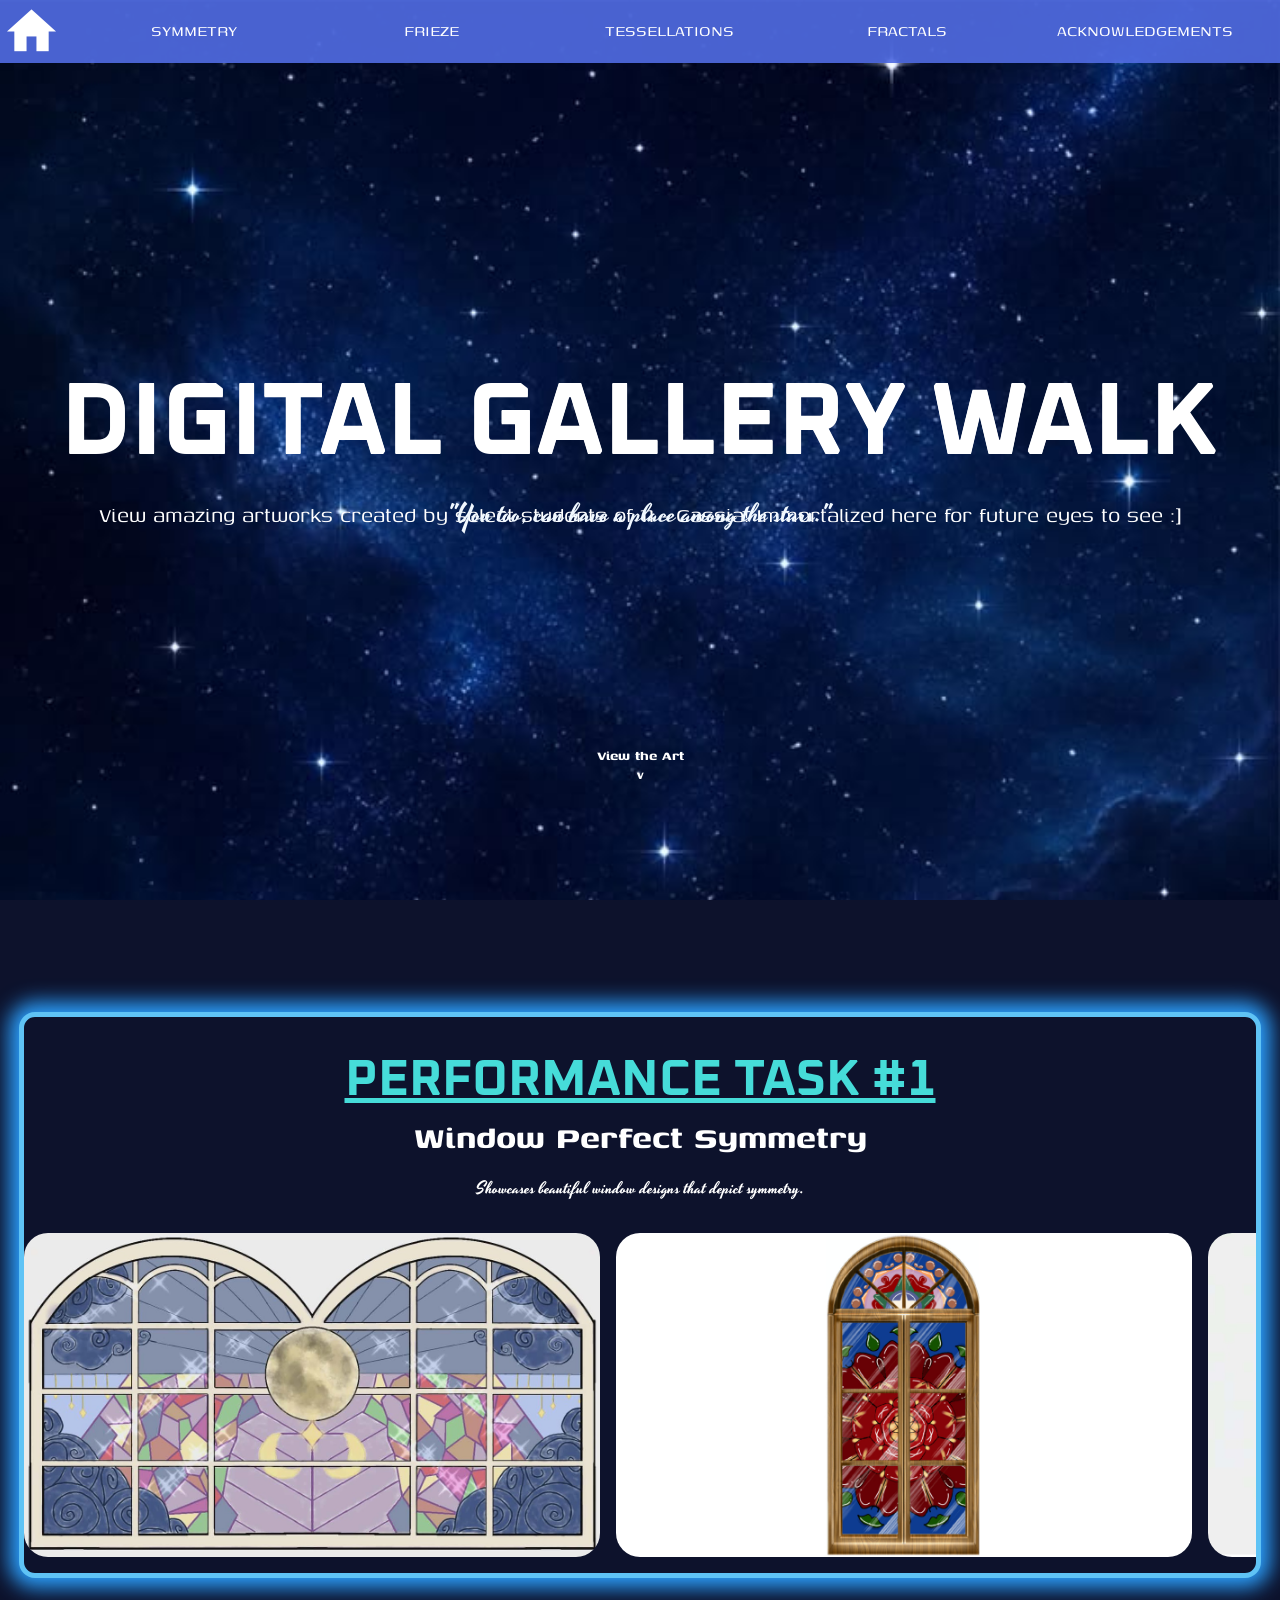
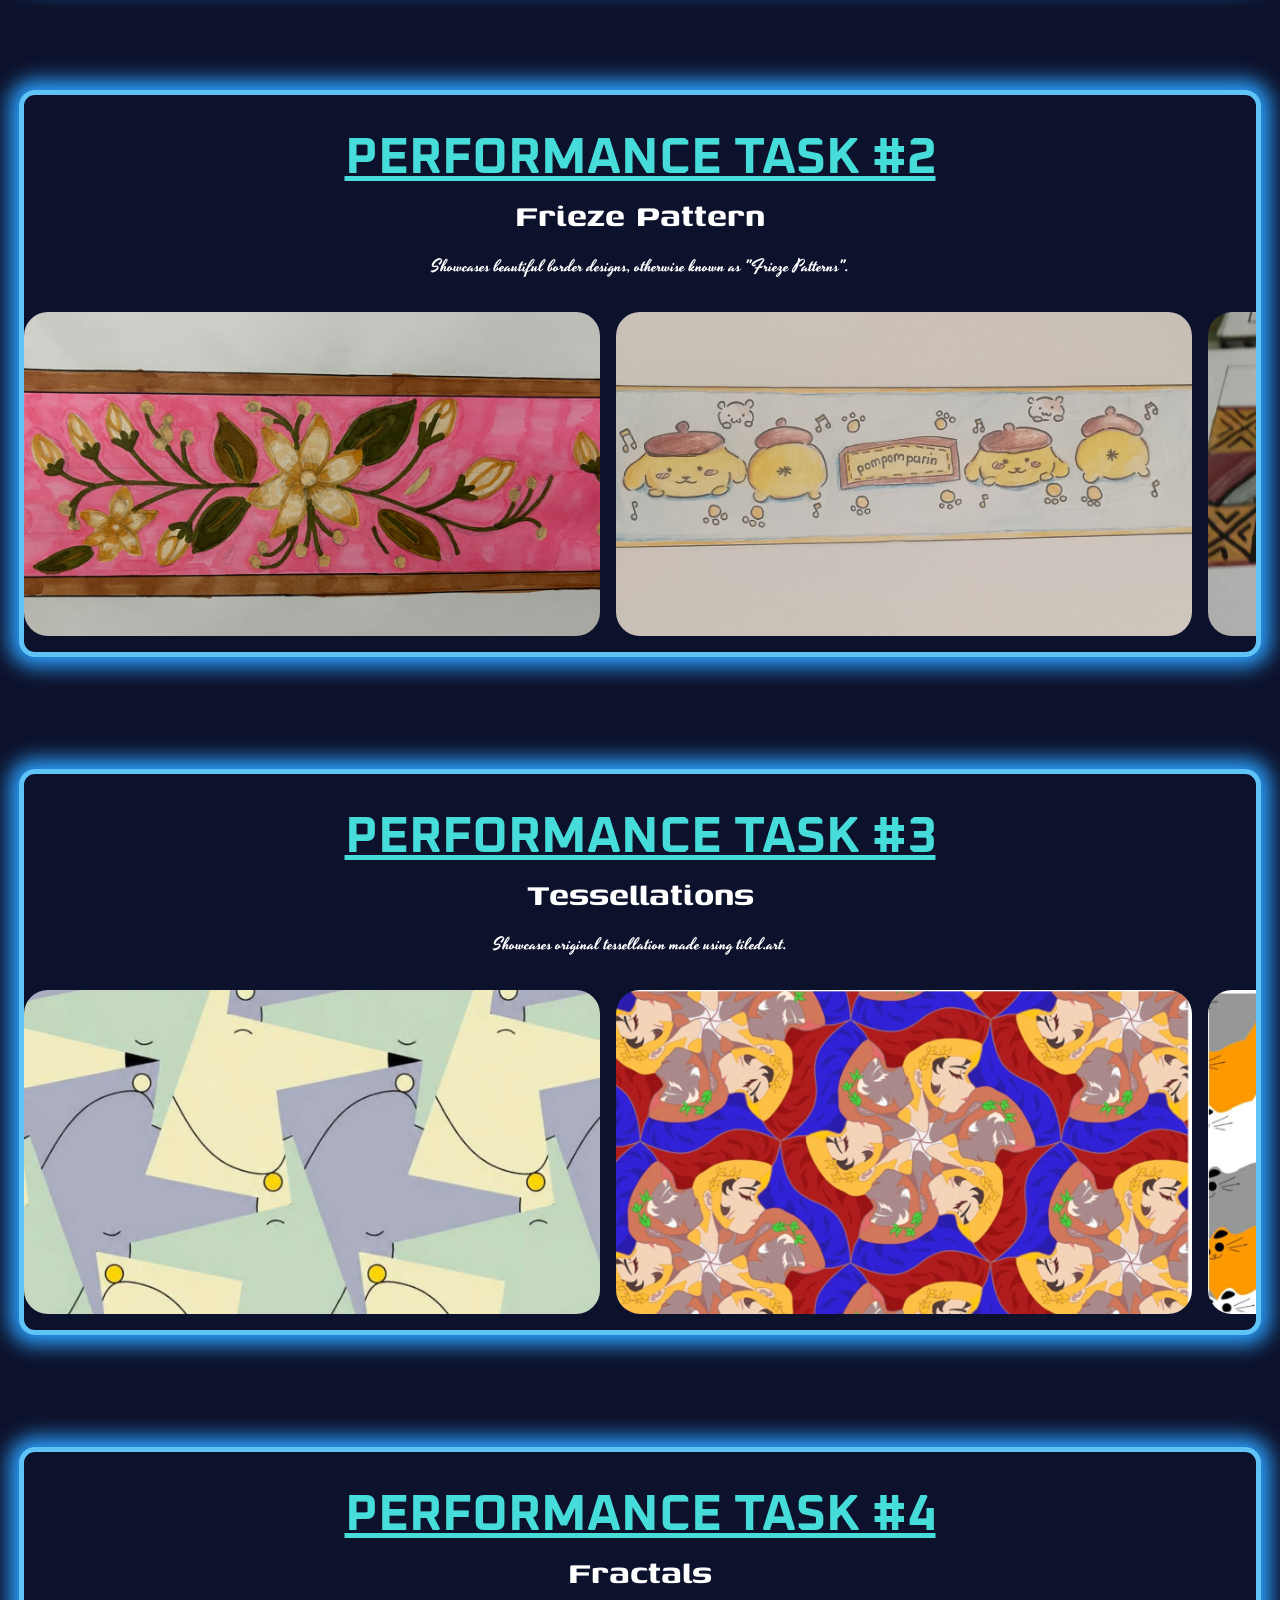
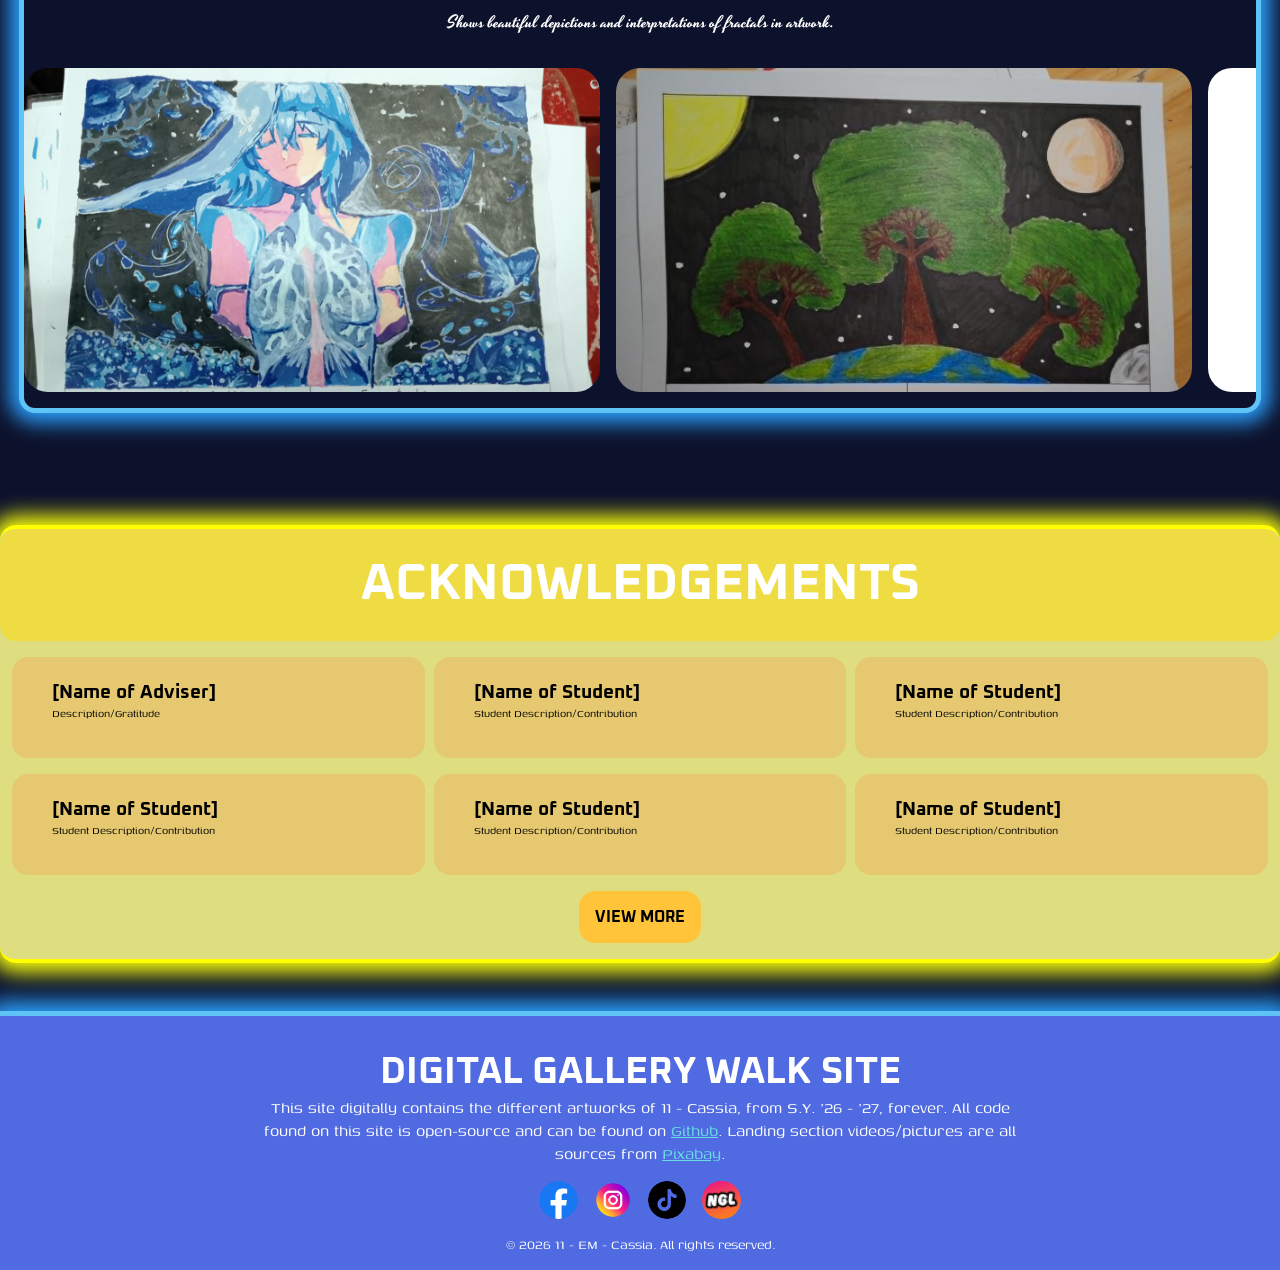
==== index.html @ 1e7bbd4e "Initial commit" ====
<!--
The Digital Gallery Walk Site is a website which can display several downloadable artworks based on previously-set categories. 
Copyright (C) 2026 11-Cassia

This program is free software: you can redistribute it and/or modify
it under the terms of the GNU General Public License as published by
the Free Software Foundation, either version 3 of the License, or
(at your option) any later version.

This program is distributed in the hope that it will be useful,
but WITHOUT ANY WARRANTY; without even the implied warranty of
MERCHANTABILITY or FITNESS FOR A PARTICULAR PURPOSE.  See the
GNU General Public License for more details.

You should have received a copy of the GNU General Public License
along with this program.  If not, see <https://www.gnu.org/licenses/>.
-->

<!DOCTYPE html>
<html>
    <head>
        <title> Digital Gallery Walk </title>
        <link rel="icon" type="image/x-icon" href="./assets/favi.ico">

        <meta charset="UTF-8"/>
        <meta name="viewport" content="width=device-width, initial-scale=1.0"/>
        <meta 
            name="description"
            content="Digital Gallery Walk | A permanent version of the Gallery Walk containing different
            chosen artworks created for the Finite Mathematics subject, made by members of this class."
        />
        <meta name="author" content="Jhazmine Audrey Perez"/>

        <!-- Open Graph Tags-->
        <meta property="og:title" content="Digital Gallery Walk | Cassia"/>
        <meta
            property="og:description"
            content="Digital Gallery Walk | A permanent version of the Finite Mathematics
            Gallery Walk project of Cassia."
        /> 
        <meta property="og:url" content="https://jhazmineaudrey.github.io/Digital-Gallery-Walk-Site/"/> 

        <meta property="og:image" content="https://jhazmineaudrey.github.io/Digital-Gallery-Walk-Site/"/>
        <meta property="og:image:width" content="1200" />
        <meta property="og:image:height" content="630" />

        <meta property="og:type" content="Website"/>

        <!-- External Links -->
        <link rel="stylesheet" href="./css/styles.css"/>
        <script src="./js/app.js" defer></script>

        <link href="https://fonts.googleapis.com/icon?family=Material+Icons|Material+Icons+Outlined|Material+Icons+Round|Material+Icons+Sharp|Material+Icons+Two+Tone" rel="stylesheet"/>
        <link rel="preconnect" href="https://fonts.googleapis.com">
        <link rel="preconnect" href="https://fonts.gstatic.com" crossorigin>
        <link href="https://fonts.googleapis.com/css2?family=Genos:ital,wght@0,100..900;1,100..900&family=Oxanium:wght@200..800&family=Yesteryear&display=swap" rel="stylesheet">
    </head>
    <body>
        <div id="WEBSITE-LANDING-CONT" class="active">
            <video autoplay muted loop id="LANDING-PAGE-VIDEO" class="landing">
                <source src="./assets/landing-bg.mp4"/>
            </video>
            <div id="LANDING-PAGE-ANIM" class="landing">
                <p id="LANDING-PAGE-INTRO"> 11 - CASSIA presents... </p>
                <h1><span>DIGITAL</span> <span>GALLERY</span> <span>WALK</span></h1>
                <p> "You too, can have a place among the stars."</p>
                <button id="LANDING-PAGE-BUTTON">
                    View the Art
                    <br> v
                </button>
            </div>
        </div>
        <div id="ZOOMED-IN-CONTAINER">
            <div id="ZOOM-IMG-CONT">
                <img id="ZOOM-IMG"/>
                <button id="ZOOM-CONT-CLOSE"></button>
                <a id="ZOOM-CONT-DOWNLOAD" download></a>
            </div>
        </div>
        <header>
            <div id="MOB-NAV">
                <a id="HOME" href=""></a>
                <input type="checkbox" id="HAMBURGER"/>
                <label for="HAMBURGER"></label>
            </div>
            <nav>
                <ul id="MENU">
                    <li class="item"><a href="#PT1">SYMMETRY</a></li>
                    <li class="item"><a href="#PT2">FRIEZE</a></li>
                    <li class="item"><a href="#PT3">TESSELLATIONS</a></li>
                    <li class="item"><a href="#PT4">FRACTALS</a></li>
                    <li class="item"><a href="#MAIN-ACKNOWLEDGEMENTS" id="ACKNOWLEDGEMENTS-LINK">ACKNOWLEDGEMENTS</a></li>
                </ul>
            </nav>
        </header>
        <main>
            <section id="LANDING">
                <h1>DIGITAL GALLERY WALK</h1>
                <p id="LANDING-ABOUT">View amazing artworks created by select students of 11 - Cassia! Immortalized here for future eyes to see :]</p>
            </section>

            <section class="PTs" id="PT1">
                <h2><a class="section-title" href="./pages/symmetry.html">PERFORMANCE TASK #1</a></h2>
                <p class="pt-title"><strong> Window Perfect Symmetry </strong></p>
                <p class="section-desc"> Showcases beautiful window designs that depict symmetry. </p>
                <div class="carousel">
                    <div class="group">
                        <article class="artwork-card">
                            <img src="./assets/Window1.jpg"/>
                            <div class="card-overlay"><strong>[Artist Name]</strong></div>
                        </article>
                        <article class="artwork-card">
                            <img src="./assets/Window2.jpg"/>
                            <div class="card-overlay"><strong>[Artist Name]</strong></div>
                        </article>
                        <article class="artwork-card">
                            <img src="./assets/Window3.jpg" />
                            <div class="card-overlay"><strong>[Artist Name]</strong></div>
                        </article>
                        <article class="artwork-card">
                            <img src="./assets/Window4.jpg"/>
                            <div class="card-overlay"><strong>[Artist Name]</strong></div>
                        </article>
                        <article class="artwork-card">
                            <img src="./assets/Window5.png"/>
                            <div class="card-overlay"><strong>[Artist Name]</strong></div>
                        </article>
                    </div>
                    <div class="group">
                        <article class="artwork-card">
                            <img src="./assets/Window1.jpg"/>
                            <div class="card-overlay"><strong>[Artist Name]</strong></div>
                        </article>
                        <article class="artwork-card">
                            <img src="./assets/Window2.jpg"/>
                            <div class="card-overlay"><strong>[Artist Name]</strong></div>
                        </article>
                        <article class="artwork-card">
                            <img src="./assets/Window3.jpg" />
                            <div class="card-overlay"><strong>[Artist Name]</strong></div>
                        </article>
                        <article class="artwork-card">
                            <img src="./assets/Window4.jpg"/>
                            <div class="card-overlay"><strong>[Artist Name]</strong></div>
                        </article>
                        <article class="artwork-card">
                            <img src="./assets/Window5.png"/>
                            <div class="card-overlay"><strong>[Artist Name]</strong></div>
                        </article>
                    </div>
                </div>
            </section>

            <section class="PTs" id="PT2">
                <h2><a class="section-title" href="./pages/frieze.html">PERFORMANCE TASK #2</a></h2>
                <p class="pt-title"><strong> Frieze Pattern </strong></p>
                <p class="section-desc"> Showcases beautiful border designs, otherwise known as "Frieze Patterns".</p>
                <div class="carousel">
                    <div class="group">
                        <article class="artwork-card">
                            <img src="./assets/Frieze1.jpg"/>
                            <div class="card-overlay"><strong>[Artist Name]</strong></div>
                        </article>
                        <article class="artwork-card">
                            <img src="./assets/Frieze2.jpg"/>
                            <div class="card-overlay"><strong>[Artist Name]</strong></div>
                        </article>
                        <article class="artwork-card">
                            <img src="./assets/Freize3.jpg"/>
                            <div class="card-overlay"><strong>[Artist Name]</strong></div>
                        </article>
                        <article class="artwork-card">
                            <img src="./assets/Frieze4.jpg"/>
                            <div class="card-overlay"><strong>[Artist Name]</strong></div>
                        </article>
                        <article class="artwork-card">
                            <img src="./assets/Frieze5.jpg"/>
                            <div class="card-overlay"><strong>[Artist Name]</strong></div>
                        </article>
                    </div>
                    <div class="group">
                        <article class="artwork-card">
                            <img src="./assets/Frieze1.jpg"/>
                            <div class="card-overlay"><strong>[Artist Name]</strong></div>
                        </article>
                        <article class="artwork-card">
                            <img src="./assets/Frieze2.jpg"/>
                            <div class="card-overlay"><strong>[Artist Name]</strong></div>
                        </article>
                        <article class="artwork-card">
                            <img src="./assets/Freize3.jpg"/>
                            <div class="card-overlay"><strong>[Artist Name]</strong></div>
                        </article>
                        <article class="artwork-card">
                            <img src="./assets/Frieze4.jpg"/>
                            <div class="card-overlay"><strong>[Artist Name]</strong></div>
                        </article>
                        <article class="artwork-card">
                            <img src="./assets/Frieze5.jpg"/>
                            <div class="card-overlay"><strong>[Artist Name]</strong></div>
                        </article>
                    </div>
                </div>
            </section>

            <section class="PTs" id="PT3">
                <h2><a class="section-title" href="./pages/tessellation.html">PERFORMANCE TASK #3</a></h2>
                <p class="pt-title"><strong> Tessellations </strong></p>
                <p class="section-desc">Showcases original tessellation made using tiled.art.</p>
                <div class="carousel">
                    <div class="group">
                        <article class="artwork-card">
                            <img src="./assets/Tessellation1.jpg"/>
                            <div class="card-overlay"><strong>[Artist Name]</strong></div>
                        </article>
                        <article class="artwork-card">
                            <img src="./assets/Tessellation2.jpg"/>
                            <div class="card-overlay"><strong>[Artist Name]</strong></div>
                        </article>
                        <article class="artwork-card">
                            <img src="./assets/Tessellation3.jpg"/>
                            <div class="card-overlay"><strong>[Artist Name]</strong></div>
                        </article>
                        <article class="artwork-card">
                            <img src="./assets/Tessellation4.jpg"/>
                            <div class="card-overlay"><strong>[Artist Name]</strong></div>
                        </article>
                        <article class="artwork-card">
                            <img src="./assets/Tessellation5.jpg"/>
                            <div class="card-overlay"><strong>[Artist Name]</strong></div>
                        </article>
                    </div>
                    <div class="group">
                        <article class="artwork-card">
                            <img src="./assets/Tessellation1.jpg"/>
                            <div class="card-overlay"><strong>[Artist Name]</strong></div>
                        </article>
                        <article class="artwork-card">
                            <img src="./assets/Tessellation2.jpg"/>
                            <div class="card-overlay"><strong>[Artist Name]</strong></div>
                        </article>
                        <article class="artwork-card">
                            <img src="./assets/Tessellation3.jpg"/>
                            <div class="card-overlay"><strong>[Artist Name]</strong></div>
                        </article>
                        <article class="artwork-card">
                            <img src="./assets/Tessellation4.jpg"/>
                            <div class="card-overlay"><strong>[Artist Name]</strong></div>
                        </article>
                        <article class="artwork-card">
                            <img src="./assets/Tessellation5.jpg"/>
                            <div class="card-overlay"><strong>[Artist Name]</strong></div>
                        </article>
                    </div>
                </div>
            </section>

            <section class="PTs" id="PT4">
                <h2><a class="section-title" href="./pages/fractal.html">PERFORMANCE TASK #4</a></h2>
                <p class="pt-title"><strong> Fractals </strong></p>
                <p class="section-desc">Shows beautiful depictions and interpretations of fractals in artwork.</p>
                <div class="carousel">
                    <div class="group">
                        <article class="artwork-card">
                            <img src="./assets/Fractal1.jpg"/>
                            <div class="card-overlay"><strong>[Artist Name]</strong></div>
                        </article>
                        <article class="artwork-card">
                            <img src="./assets/Fractal2.jpg"/>
                            <div class="card-overlay"><strong>[Artist Name]</strong></div>
                        </article>
                        <article class="artwork-card">
                            <img src="./assets/Fractal3.png"/>
                            <div class="card-overlay"><strong>[Artist Name]</strong></div>
                        </article>
                        <article class="artwork-card">
                            <img src="./assets/Fractal4.jpg"/>
                            <div class="card-overlay"><strong>[Artist Name]</strong></div>
                        </article>
                        <article class="artwork-card">
                            <img src="./assets/Fractal5.jpg"/>
                            <div class="card-overlay"><strong>[Artist Name]</strong></div>
                        </article>
                    </div>
                    <div class="group">
                        <article class="artwork-card">
                            <img src="./assets/Fractal1.jpg"/>
                            <div class="card-overlay"><strong>[Artist Name]</strong></div>
                        </article>
                        <article class="artwork-card">
                            <img src="./assets/Fractal2.jpg"/>
                            <div class="card-overlay"><strong>[Artist Name]</strong></div>
                        </article>
                        <article class="artwork-card">
                            <img src="./assets/Fractal3.png"/>
                            <div class="card-overlay"><strong>[Artist Name]</strong></div>
                        </article>
                        <article class="artwork-card">
                            <img src="./assets/Fractal4.jpg"/>
                            <div class="card-overlay"><strong>[Artist Name]</strong></div>
                        </article>
                        <article class="artwork-card">
                            <img src="./assets/Fractal5.jpg"/>
                            <div class="card-overlay"><strong>[Artist Name]</strong></div>
                        </article>
                    </div>
                </div>
            </section>

            <section id="MAIN-ACKNOWLEDGEMENTS">
                <h2> ACKNOWLEDGEMENTS </h2>
                
                <input type="checkbox" id="loadbtn"/>

                <div id="ACKNOWLEDGEMENTS-CONT">
                    <article class="acknowledgement-card" id="ADVISER">
                        <img/>
                        <div id="ACKNOWLEDGEMENTS-TEXT-BLOCK">
                            <strong> [Name of Adviser] </strong>
                            <p> Description/Gratitude</p>
                        </div>
                    </article>
                    <article class="acknowledgement-card">
                        <img/>
                        <div id="ACKNOWLEDGEMENTS-TEXT-BLOCK">
                            <strong> [Name of Student] </strong>
                            <p> Student Description/Contribution</p>
                        </div>
                    </article>
                    <article class="acknowledgement-card">
                        <img/>
                        <div id="ACKNOWLEDGEMENTS-TEXT-BLOCK">
                            <strong> [Name of Student] </strong>
                            <p> Student Description/Contribution</p>
                        </div>
                    </article>
                    <article class="acknowledgement-card">
                        <img/>
                        <div id="ACKNOWLEDGEMENTS-TEXT-BLOCK">
                            <strong> [Name of Student] </strong>
                            <p> Student Description/Contribution</p>
                        </div>
                    </article>
                    <article class="acknowledgement-card">
                        <img/>
                        <div id="ACKNOWLEDGEMENTS-TEXT-BLOCK">
                            <strong> [Name of Student] </strong>
                            <p> Student Description/Contribution</p>
                        </div>
                    </article>
                    <article class="acknowledgement-card">
                        <img/>
                        <div id="ACKNOWLEDGEMENTS-TEXT-BLOCK">
                            <strong> [Name of Student] </strong>
                            <p> Student Description/Contribution</p>
                        </div>
                    </article>
                    <article class="acknowledgement-card">
                        <img/>
                        <div id="ACKNOWLEDGEMENTS-TEXT-BLOCK">
                            <strong> [Name of Student] </strong>
                            <p> Student Description/Contribution</p>
                        </div>
                    </article>
                    <article class="acknowledgement-card">
                        <img/>
                        <div id="ACKNOWLEDGEMENTS-TEXT-BLOCK">
                            <strong> [Name of Student] </strong>
                            <p> Student Description/Contribution</p>
                        </div>
                    </article>
                    <article class="acknowledgement-card">
                        <img/>
                        <div id="ACKNOWLEDGEMENTS-TEXT-BLOCK">
                            <strong> [Name of Student] </strong>
                            <p> Student Description/Contribution</p>
                        </div>
                    </article>
                    <article class="acknowledgement-card">
                        <img/>
                        <div id="ACKNOWLEDGEMENTS-TEXT-BLOCK">
                            <strong> [Name of Student] </strong>
                            <p> Student Description/Contribution</p>
                        </div>
                    </article>
                    <article class="acknowledgement-card">
                        <img/>
                        <div id="ACKNOWLEDGEMENTS-TEXT-BLOCK">
                            <strong> [Name of Student] </strong>
                            <p> Student Description/Contribution</p>
                        </div>
                    </article>
                    <article class="acknowledgement-card">
                        <img/>
                        <div id="ACKNOWLEDGEMENTS-TEXT-BLOCK">
                            <strong> [Name of Student] </strong>
                            <p> Student Description/Contribution</p>
                        </div>
                    </article>
                    <article class="acknowledgement-card">
                        <img/>
                        <div id="ACKNOWLEDGEMENTS-TEXT-BLOCK">
                            <strong> [Name of Student] </strong>
                            <p> Student Description/Contribution</p>
                        </div>
                    </article>
                    <article class="acknowledgement-card">
                        <img/>
                        <div id="ACKNOWLEDGEMENTS-TEXT-BLOCK">
                            <strong> [Name of Student] </strong>
                            <p> Student Description/Contribution</p>
                        </div>
                    </article>
                    <article class="acknowledgement-card">
                        <img/>
                        <div id="ACKNOWLEDGEMENTS-TEXT-BLOCK">
                            <strong> [Name of Student] </strong>
                            <p> Student Description/Contribution</p>
                        </div>
                    </article>
                    <article class="acknowledgement-card">
                        <img/>
                        <div id="ACKNOWLEDGEMENTS-TEXT-BLOCK">
                            <strong> [Name of Student] </strong>
                            <p> Student Description/Contribution</p>
                        </div>
                    </article>
                    <article class="acknowledgement-card">
                        <img/>
                        <div id="ACKNOWLEDGEMENTS-TEXT-BLOCK">
                            <strong> [Name of Student] </strong>
                            <p> Student Description/Contribution</p>
                        </div>
                    </article>
                    <article class="acknowledgement-card">
                        <img/>
                        <div id="ACKNOWLEDGEMENTS-TEXT-BLOCK">
                            <strong> [Name of Student] </strong>
                            <p> Student Description/Contribution</p>
                        </div>
                    </article>
                    <article class="acknowledgement-card">
                        <img/>
                        <div id="ACKNOWLEDGEMENTS-TEXT-BLOCK">
                            <strong> [Name of Student] </strong>
                            <p> Student Description/Contribution</p>
                        </div>
                    </article>
                    <article class="acknowledgement-card">
                        <img/>
                        <div id="ACKNOWLEDGEMENTS-TEXT-BLOCK">
                            <strong> [Name of Student] </strong>
                            <p> Student Description/Contribution</p>
                        </div>
                    </article>
                    <article class="acknowledgement-card">
                        <img/>
                        <div id="ACKNOWLEDGEMENTS-TEXT-BLOCK">
                            <strong> [Name of Student] </strong>
                            <p> Student Description/Contribution</p>
                        </div>
                    </article>
                    <article class="acknowledgement-card">
                        <img/>
                        <div id="ACKNOWLEDGEMENTS-TEXT-BLOCK">
                            <strong> [Name of Student] </strong>
                            <p> Student Description/Contribution</p>
                        </div>
                    </article>
                    <article class="acknowledgement-card">
                        <img/>
                        <div id="ACKNOWLEDGEMENTS-TEXT-BLOCK">
                            <strong> [Name of Student] </strong>
                            <p> Student Description/Contribution</p>
                        </div>
                    </article>
                    <article class="acknowledgement-card">
                        <img/>
                        <div id="ACKNOWLEDGEMENTS-TEXT-BLOCK">
                            <strong> [Name of Student] </strong>
                            <p> Student Description/Contribution</p>
                        </div>
                    </article>
                    <article class="acknowledgement-card">
                        <img/>
                        <div id="ACKNOWLEDGEMENTS-TEXT-BLOCK">
                            <strong> [Name of Student] </strong>
                            <p> Student Description/Contribution</p>
                        </div>
                    </article>
                    <article class="acknowledgement-card">
                        <img/>
                        <div id="ACKNOWLEDGEMENTS-TEXT-BLOCK">
                            <strong> [Name of Student] </strong>
                            <p> Student Description/Contribution</p>
                        </div>
                    </article>
                    <article class="acknowledgement-card">
                        <img/>
                        <div id="ACKNOWLEDGEMENTS-TEXT-BLOCK">
                            <strong> [Name of Student] </strong>
                            <p> Student Description/Contribution</p>
                        </div>
                    </article>
                    <article class="acknowledgement-card">
                        <img/>
                        <div id="ACKNOWLEDGEMENTS-TEXT-BLOCK">
                            <strong> [Name of Student] </strong>
                            <p> Student Description/Contribution</p>
                        </div>
                    </article>
                    <article class="acknowledgement-card">
                        <img/>
                        <div id="ACKNOWLEDGEMENTS-TEXT-BLOCK">
                            <strong> [Name of Student] </strong>
                            <p> Student Description/Contribution</p>
                        </div>
                    </article>
                    <article class="acknowledgement-card">
                        <img/>
                        <div id="ACKNOWLEDGEMENTS-TEXT-BLOCK">
                            <strong> [Name of Student] </strong>
                            <p> Student Description/Contribution</p>
                        </div>
                    </article>
                    <article class="acknowledgement-card">
                        <img/>
                        <div id="ACKNOWLEDGEMENTS-TEXT-BLOCK">
                            <strong> [Name of Student] </strong>
                            <p> Student Description/Contribution</p>
                        </div>
                    </article>
                    <article class="acknowledgement-card">
                        <img/>
                        <div id="ACKNOWLEDGEMENTS-TEXT-BLOCK">
                            <strong> [Name of Student] </strong>
                            <p> Student Description/Contribution</p>
                        </div>
                    </article>
                    <article class="acknowledgement-card">
                        <img/>
                        <div id="ACKNOWLEDGEMENTS-TEXT-BLOCK">
                            <strong> [Name of Student] </strong>
                            <p> Student Description/Contribution</p>
                        </div>
                    </article>
                    <article class="acknowledgement-card">
                        <img/>
                        <div id="ACKNOWLEDGEMENTS-TEXT-BLOCK">
                            <strong> [Name of Student] </strong>
                            <p> Student Description/Contribution</p>
                        </div>
                    </article>
                    <article class="acknowledgement-card">
                        <img/>
                        <div id="ACKNOWLEDGEMENTS-TEXT-BLOCK">
                            <strong> [Name of Student] </strong>
                            <p> Student Description/Contribution</p>
                        </div>
                    </article>
                    <article class="acknowledgement-card">
                        <img/>
                        <div id="ACKNOWLEDGEMENTS-TEXT-BLOCK">
                            <strong> [Name of Student] </strong>
                            <p> Student Description/Contribution</p>
                        </div>
                    </article>
                    <article class="acknowledgement-card">
                        <img/>
                        <div id="ACKNOWLEDGEMENTS-TEXT-BLOCK">
                            <strong> [Name of Student] </strong>
                            <p> Student Description/Contribution</p>
                        </div>
                    </article>
                    <article class="acknowledgement-card">
                        <img/>
                        <div id="ACKNOWLEDGEMENTS-TEXT-BLOCK">
                            <strong> [Name of Student] </strong>
                            <p> Student Description/Contribution</p>
                        </div>
                    </article>
                    <article class="acknowledgement-card">
                        <img/>
                        <div id="ACKNOWLEDGEMENTS-TEXT-BLOCK">
                            <strong> [Name of Student] </strong>
                            <p> Student Description/Contribution</p>
                        </div>
                    </article>
                </div>

                <div id="LOADBTNCONT">
                    <label for="loadbtn" id="VIEWMORE">VIEW MORE</label>
                    <label for="loadbtn" id="VIEWLESS">VIEW LESS </label>
                </div>
            </section>
        </main>
        <footer>
            <strong>DIGITAL GALLERY WALK SITE</strong>
            <section id="FOOTER-ABOUT">
                This site digitally contains the different artworks of 11 - Cassia, from S.Y. '26 - '27, forever.
                All code found on this site is open-source and can be found on <a href="https://github.com/jhazmineaudrey/Digital-Gallery-Walk-Site">Github</a>.
                Landing section videos/pictures are all sources from <a href="https://pixabay.com/">Pixabay</a>.
            </section>
            <section id="FOOTER-CONTACT">
                <a href="https://www.facebook.com/"><img src="./assets/facebook.png"/></a>
                <a href="https://www.instagram.com/"><img src="./assets/instagram.png"/></a>
                <a href="https://www.tiktok.com/"><img src="./assets/tiktok.png"/></a>
                <a href="https://ngl.link/"><img src="./assets/ngl.png"/></a>
            </section>
            <p>© 2026 11 - EM - Cassia. All rights reserved.</p>
        </footer>
    </body>
</html>
---- css/styles.css ----
/*
The Digital Gallery Walk Site is a website which can display several downloadable artworks based on previously-set categories. 
Copyright (C) 2026 11-Cassia

This program is free software: you can redistribute it and/or modify
it under the terms of the GNU General Public License as published by
the Free Software Foundation, either version 3 of the License, or
(at your option) any later version.

This program is distributed in the hope that it will be useful,
but WITHOUT ANY WARRANTY; without even the implied warranty of
MERCHANTABILITY or FITNESS FOR A PARTICULAR PURPOSE.  See the
GNU General Public License for more details.

You should have received a copy of the GNU General Public License
along with this program.  If not, see <https://www.gnu.org/licenses/>.
*/

/* GLOBAL STYLES */
:root {
    --border-color: #5fc3f5
}

html {
    scroll-behavior: smooth;
}

body {
    padding: 0;
    margin: 0;
    background-color: rgb(13, 18, 44);
}

body::-webkit-scrollbar {
        display: none;
    }

main {
    display: flex;
    flex-direction: column;
    justify-content: space-evenly;
    gap: 7rem;
    transition: filter 0.5s ease-in-out;
}

/*LANDING STYLES*/

#WEBSITE-LANDING-CONT {
    position: relative;
    z-index: 999;
}

body:has(#WEBSITE-LANDING-CONT.active) {
    overflow: hidden;
}

#LANDING-PAGE-VIDEO {
    position: fixed;
    top: 0;
    width: 100%;
    height: 100vh;
    z-index: 0;
    object-fit: cover;
}

#LANDING-PAGE-ANIM {
    display: flex;
    flex-direction: column;
    position: fixed;
    margin: 0;
    width: 100vw;
    height: 100vh;
    top: 0;
    text-align: center;
    justify-content: center;
    align-items: center;
}

#LANDING-PAGE-ANIM::before {
    content: " ";
    position: fixed;
    margin: 0;
    width: 100vw;
    height: 100vh;
    pointer-events: none;
    opacity: 0;
    background-image: linear-gradient(
        to top, 
        rgba(255, 255, 255, 1) 0%,
        rgba(255, 255, 255, 0.7) 3%,
        rgba(255, 255, 255, 0.4) 10%,
        rgba(255, 255, 255, 0.15) 20%,
        rgba(255, 255, 255, 0) 30%
    );
    transition: opacity 0.3s ease-in-out;
}

#LANDING-PAGE-INTRO {
    position: absolute;
    justify-self: center;
    align-self: center;
    color: white;
    font-size: 2rem;
    z-index: 999;
}

#LANDING-PAGE-INTRO::before {
    content: " ";
    position: fixed;
    background-color: black;
    width: 100vw;
    height: 100vh;
    top: 0;
    left: 0;
    z-index: -1;
}

#LANDING-PAGE-ANIM h1 {
    color: white;
    font-size: 8vw;
    margin: 0;
    font-family: "Oxanium", sans-serif;
}

#LANDING-PAGE-ANIM > h1 > span {
    display: inline-block;
    animation: up 1s infinite ease-in-out alternate;
    transform-origin: center center;
}

#LANDING-PAGE-ANIM > h1 > span:nth-child(2) {
    animation-delay: 0.2s;
}

#LANDING-PAGE-ANIM > h1 > span:nth-child(3) {
    animation-delay: 0.4s;
}

#LANDING-PAGE-ANIM p:not(#LANDING-PAGE-INTRO) {
    font-family: "Yesteryear", cursive;
    margin: 0.5rem;
    font-size: 2vw;
    color: aliceblue;
}

#LANDING-PAGE-BUTTON {
    all: unset;
    font-family: "Genos", sans-serif;
    position: absolute;
    bottom: 0;
    margin: 0;
    width: 100vw;
    color: white;
    font-weight: bold;
    cursor: pointer;
    height: 30vh;
    animation: bob 1s infinite ease-in-out alternate;
}

#LANDING-PAGE-ANIM:has(#LANDING-PAGE-BUTTON:hover)::before {
    opacity: 1;
}

@media screen and (max-width: 425px){
    #LANDING-PAGE-BUTTON {
        font-size: 1rem;
        height: 15vh;
    }

    #LANDING-PAGE-ANIM h1 {
        font-size: 3.5rem;
    }

    #LANDING-PAGE-INTRO {
        font-size: 5vw;
    }

    #LANDING-PAGE-ANIM p:not(#LANDING-PAGE-INTRO) {
        font-size: 5vw;
    }
}

/* NAVIGATION */
header {
    position: fixed;
    top: 0;
    display: flex;
    justify-content: space-between;
    width: 100%;
    height: fit-content;
    background-color: rgba(80, 107, 225, 0.916);
    z-index: 100;
    transition: filter 0.5s ease-in-out
}

#HAMBURGER {
    display: none
}

nav {
    display: flex;
    flex: 1;
    justify-content: center;
    align-content: center;
    margin: 0 1rem
}

#MENU {
    all: unset;
    display: grid;
    grid-auto-flow: column;
    grid-template-columns: 1fr 1fr 1fr 1fr 1fr;
    justify-content: space-evenly;
    align-items: center;
    width: 100%;
    height: 100%;
}

.item {
    all: unset;
    font-family: "Genos", sans-serif;
    font-size: 1.5vw;
    text-align: center;
    width: 90%;
    justify-self: center;
}

.item a {
    display: inline-block;
    text-decoration: none;
    width: 100%;
    align-self: center;
    line-height: 3vw;
    color: white;
    border-radius: 0.5rem;
    transition: background-color 0.3s ease-in-out;
}

.item a:hover {
    background-color: rgba(149, 149, 255, 0.537);
}

#HOME {
    all: unset;
    color: white;
}

#HOME:hover::after {
    color: rgba(149, 149, 255);
    cursor: pointer
}

#HOME::after {
    display: inline-block;
    content: "home";
    font-family: "Material Icons";
    height: 100%;
    width: auto;
    aspect-ratio: 1 / 1;
    text-align: center;
    align-content: center;
    font-size: 3.7rem;
    transition: color 0.3s ease-in-out
}

@media screen and (max-width: 425px) {
    #MOB-NAV {
        display: flex;
        justify-content: space-between;
    }

    #MOB-NAV label {
        display: block;
        cursor: pointer;
        position: relative;
        height: 100%;
        width: auto;
        aspect-ratio: 1 / 1;
        text-align: center;
        align-content: center;
        font-size: 3.7rem;
        color: white;
    }
    
    #MOB-NAV label::before {
        content: "menu";
        font-family: "Material Icons";
    }

    #HAMBURGER:checked ~ label::before {
        content: "close";
    }

    header {
        display: flex;
        flex-direction: column;
    }

    #MENU {
        display: flex;
        flex-direction: column;
        max-height: 0px;
        overflow: hidden;
        transition: max-height 0.4s ease-in-out
    }

    nav {
        width: 100%;
        margin: 0;
    }

    .item {
        width: 100%;
    }

    .item a {
        height: 4rem;
        font-size: 7vw;
        border-radius: 0%;
        text-align: center;
        align-content: center;
        border-top: 1px solid white;
        background-color: rgba(149, 149, 255, 0.4);
    }

    #MOB-NAV:has(#HAMBURGER:checked) ~ nav #MENU {
        max-height: 500px;
    }
}

/* SECTIONS */
#LANDING {
    display: flex;
    flex-direction: column;
    width: 100%;
    height: 100vh;
    text-align: center;
    justify-content: center;
    text-align: center;
    overflow-x: hidden;
    background-image: url(../assets/landing-pic.jpg);
    background-size: cover;
}

#LANDING h1 {
    color: white;
    font-size: 8vw;
    font-family: "Oxanium", sans-serif;
    margin: 0;
    z-index: 0;
	animation: float 6s ease-in-out infinite;
}

#LANDING p {
    color: white;
    font-family: "Genos", sans-serif;
    font-size: 2vw;
    margin: 10px;
	animation: float 6s ease-in-out infinite;
    animation-delay: 1s;
}

@media screen and (max-width: 425px) {
    #LANDING h1 {
        font-size: 20vw;
        margin-top: 3rem
    } 

    #LANDING p {
        font-size: 5vw;
    }
}

    /* PTs */
    .PTs {
        display: flex;
        box-sizing: border-box;
        flex-direction: column;
        align-self: center;
        width: 97%;
        height: fit-content;
        border: 5px solid var(--border-color);
        border-radius: 1rem;
        text-align: center;
        scroll-margin-top: 70px;
        overflow-y: visible;
        background-color: rgb(13, 18, 44);
        box-shadow: 0px 0px 20px 10px rgba(44,161,255,0.98);
    }

    h2:has(.section-title) {
        margin-top: 2rem;
        margin-bottom: 0
    }

    .pt-title {
        color: white;
        margin: 0;
        font-family: "Genos", sans-serif;
        font-size: 3vw;
    }

    .section-title {
        all: unset;
        font-family: "Oxanium", sans-serif;
        color: rgb(70, 220, 217);
        font-size: 4vw;
        transition: color 0.3s ease-in-out;
        text-decoration: underline;
    }
  
    .section-title:hover {
        color: rgba(34, 123, 195, 1);
        cursor: pointer
    }

    .section-desc {
        color: white;
        font-family: "Yesteryear", cursive;
        font-size: 1.3vw;
    }

    .carousel {
        display: flex;
        height: 70%;
        width: 100%;
        overflow-x: clip;
        scrollbar-width: none;
    }

    .carousel::-webkit-scrollbar {
        display: none;
    }
    
    .group {
        display: flex;
        align-items: center;
        justify-content: center;
        gap: 1rem;
        padding: 1rem 1rem 1rem 0;
        scroll-behavior: smooth;
        animation: spin 50s infinite linear;
    }

    .carousel:hover .group {
        animation-play-state: paused
    }

    .carousel:has(.artwork-card:hover) {
        overflow-y: visible;
    }

    .artwork-card {
        width: 45vw;
        box-sizing: content-box;
        position: relative;
        height: auto;
        aspect-ratio: 16/9;
        border-radius: 0.5em;
        align-content: center;
        text-align: center;
        font-size: 3rem;
        cursor: pointer;
        transition: all 0.3s ease-in-out;
    }

    .artwork-card img {
        background-color: bisque;
        width: 100%;
        height: 100%;
        border-radius: 0.5em;
        position: absolute;
        bottom: 0;
        left: 0
    }

    .artwork-card:hover {
        box-shadow: 0px 5px 15px 5px rgba(255, 255, 255, 0.72);
        scale: 1.1;
        z-index: 200;
    }

    .card-overlay:hover {
        opacity: 1;
    }

    .card-overlay {
        display: flex;
        background: linear-gradient(
            to top,
            rgba(34, 123, 195, 1) 0%, 
            rgba(67, 145, 213, 0.54) 26%,
            rgba(143, 197, 255, 0.52) 47%, 
            rgba(143, 197, 255, 0.21) 71%, 
            rgba(143, 197, 255, 0) 88%);
        position: absolute;
        width: 100%;
        height: 100%;
        bottom: 0;
        border-radius: inherit;
        align-items: flex-end;
        opacity: 0;
        font-family: "Genos", sans-serif;
        transition: all 0.5s ease-in-out;
    }

    .card-overlay strong {
        padding-left: 2rem; 
        padding-bottom: 1rem;
        font-size: 3vw;
    }

    @media screen and (max-width: 425px) {
        main {
            gap: 6rem;
        }

        .PTs {
            width: 100%;
            border-left: none;
            border-right: none;
            border-radius: 0.2rem;
        }

        .section-title {
            font-size: 8vw;
        }

        .section-desc {
            font-size: 3.8vw;
        }

        .pt-title {
            font-size: 7vw;
        }

        .artwork-card {
            width: 90vw;
            overflow: hidden;
            aspect-ratio: 1/1;
        }

        .artwork-card img {
            object-fit: cover;
        }

        #ZOOM-IMG-CONT {
            object-fit: contain;
        }

        .card-overlay {
            opacity: 1;
            justify-content: center;
        }

        .card-overlay strong {
            font-size: 6vw
        }
    }

    /* ZOOMED IN PIC */

    body:has(#ZOOMED-IN-CONTAINER.active) main, body:has(#ZOOMED-IN-CONTAINER.active) header {
        filter: brightness(30%);
    }

    body:has(#ZOOMED-IN-CONTAINER.active) {
        overflow: hidden;
    }

    body:has(#ZOOMED-IN-CONTAINER.active) main .group {
        animation-play-state: paused;
    }

    #ZOOMED-IN-CONTAINER {
        display: flex;
        position: fixed;
        width: 100vw;
        height: 100vh;
        z-index: 1000;
        opacity: 0;
        justify-content: center;
        align-items: center;
        pointer-events: none;
        transition: opacity 0.5s ease-in-out
    }

    #ZOOMED-IN-CONTAINER.active {
        opacity: 1;
        pointer-events: all;
    }

    #ZOOM-IMG-CONT {
        position: relative;
        background-color: none;
        border-radius: 1rem;
        border: 0.3rem solid var(--border-color);
        background-color: rgba(136, 199, 255, 0.386);
        width: 75%;
        height: 80%;
        overflow: hidden;
    }

    #ZOOM-CONT-CLOSE {
        all: unset;
        padding: 0.3rem;
        position: absolute;
        top: 1rem;
        right: 1rem;
        width: fit-content;
        height: auto;
        aspect-ratio: 1/1;
        background-color: none;
        color: rgb(94, 195, 253);
        transition : background-color 0.2s ease-in-out;
    }

    #ZOOM-CONT-CLOSE:hover {
        background-color: red;
        cursor: pointer
    }

    #ZOOM-CONT-CLOSE::after {
        display: block;
        content: " ";
        content: "close";
        color: rgb(94, 195, 253);
        font-family: "Material Icons";
        align-self: center;
        font-size: 2rem;
    }

    #ZOOM-CONT-DOWNLOAD {
        all: unset;
        padding: 1rem;
        position: absolute;
        bottom: 1rem;
        right: 1rem;
        width: fit-content;
        height: auto;
        aspect-ratio: 1/1;
        background-color: none;
        border: 0.2rem solid rgb(94, 195, 253);
        border-radius: 1rem;
        background-color: rgba(255, 255, 255, 0.314);
        transition : background-color 0.2s ease-in-out;
    }

    #ZOOM-CONT-DOWNLOAD:hover {
        background-color: rgba(74, 189, 255, 0.586);
        cursor: pointer
    }

    #ZOOM-CONT-DOWNLOAD::after {
        display: block;
        content: " ";
        content: "download";
        color: rgb(94, 195, 253);
        font-family: "Material Icons";
        font-size: 3rem;
        align-self: center;
    }

    #ZOOM-IMG {
        width: 100%;
        height: 100%;
        object-fit: cover;
    }

    @media screen and (max-width: 425px) {
        #ZOOM-IMG-CONT {
            width: 95%;
            height: 70%;
        }

        #ZOOM-IMG {
            object-fit: contain;
        }
    }

    /* ACKNOWLEDGEMENTS */
    #MAIN-ACKNOWLEDGEMENTS {
        background-color: rgb(222, 222, 128);
        border-radius: 1rem;
        scroll-margin-top: 85px;
        border-bottom: 0.3rem solid yellow;
        border-top: 0.3rem solid yellow;
        box-shadow: 0px 0px 20px 10px rgba(251, 255, 10, 0.98);
        height: fit-content
    }

    #MAIN-ACKNOWLEDGEMENTS h2 {
        font-family: "Oxanium", sans-serif;
        color: white;
        font-size: 4vw;
        background-color: rgba(255, 217, 0, 0.49);
        border-radius: 1rem;
        padding: 1.5rem 0.5rem 1.5rem 0.5rem;
        margin-top: 0;
        margin-bottom: 0;
        text-align: center;
    }

    #ACKNOWLEDGEMENTS-CONT {
        display: grid;
        width: 100%;
        padding: 1rem;
        grid-template-columns: repeat(auto-fit, minmax(400px, 1fr));
        justify-content: center;
        gap: 1rem;
        box-sizing: border-box;
        margin-top: 0;
        min-height: auto;
    }

    .acknowledgement-card {
        display: flex;
        width: 90%;
        gap: 1rem;
        background-color: rgb(229, 200, 111);
        padding: 1.5rem;
        justify-self: center;
        border-radius: 1rem;
    }

    .acknowledgement-card img {
        height: auto;
        aspect-ratio: 1/1;
        border-radius: 20rem;
        background-color: rebeccapurple;
    }

    .acknowledgement-card strong {
        font-family: "Oxanium", sans-serif;
        font-size: 1.5vw;
    }

    .acknowledgement-card p {
        font-family: "Genos", sans-serif;
        font-size: 1vw;
        margin-top: 0
    }

    @media screen and (max-width: 425px) {
        #MAIN-ACKNOWLEDGEMENTS h2 {
            font-family: "Oxanium", sans-serif;
            color: white;
            font-size: 8.5vw;
            text-align: center;
            top: -30px;
            margin: 0;
        }

        #ACKNOWLEDGEMENTS-CONT {
            display: grid;
            width: 100%;
            padding: 1rem;
            grid-template-columns: repeat(1, 1fr);
            justify-content: center;
            gap: 1rem;
            box-sizing: border-box;
        }

        .acknowledgement-card {
            display: flex;
            width: 90%;
            gap: 1rem;
            background-color: rgb(229, 200, 111);
            padding: 1rem;
            justify-self: center;
        }

        .acknowledgement-card img {
            height: auto;
            aspect-ratio: 1/1;
            border-radius: 20rem;
            background-color: rebeccapurple;
        }

        .acknowledgement-card strong {
            font-family: "Oxanium", sans-serif;
            font-size: 5vw;
        }

        .acknowledgement-card p {
            font-family: "Genos", sans-serif;
            font-size: 5vw;
            margin-top: 0
        }
    }

    #loadbtn {
        display: none;
    }

    #LOADBTNCONT {
        display: flex;
        justify-content: center;
    }

    #MAIN-ACKNOWLEDGEMENTS label {
        display: inline-block;
        background-color: rgb(255, 196, 58);
        padding: 1rem;
        border-radius: 1rem;
        margin: 0 1rem 1rem 1rem;
        font-family: "Oxanium", sans-serif;
        font-weight: bold;
        transition: all 0.3s ease-in-out
    }

    #MAIN-ACKNOWLEDGEMENTS label:hover {
        cursor: pointer;
        background-color: rgb(255, 187, 28);
        
    }

    #loadbtn ~ #LOADBTNCONT > #VIEWLESS,
    #loadbtn:checked ~ #LOADBTNCONT > #VIEWMORE,
    #loadbtn ~ #ACKNOWLEDGEMENTS-CONT > article:nth-child(n + 7) {
        display: none;
    }

    #loadbtn ~ #LOADBTNCONT > #VIEWMORE,
    #loadbtn:checked ~ #LOADBTNCONT > #VIEWLESS {
        display: inline-block
    }

    
    #loadbtn:checked ~ #ACKNOWLEDGEMENTS-CONT > article:nth-child(n + 7) {
        display: flex
    }


/* FOOTER */
footer {
    position: relative;
    display: flex;
    flex-direction: column;
    width: 100%;
    height: fit-content;
    background-color: rgb(80, 107, 225);
    margin-top: 3rem;
    overflow: hidden;
    border-top: 5px solid var(--border-color);
    box-shadow: 0px 0px 20px 10px rgba(44,161,255,0.98);
    align-items: center;
    color: white;
}

footer strong {
    font-size: 3vw;
    font-family: "Oxanium", sans-serif;
    margin-top: 2rem;
    animation: float 5s ease-in-out infinite alternate
}

#FOOTER-ABOUT  {
    text-align: center;
    font-size: 1.5vw;
    width: 60vw;
    font-family: "Genos", sans-serif;
    animation: float 5s ease-in-out infinite alternate;
    animation-delay: 0.5s
}

#FOOTER-ABOUT a {
    color: rgb(105, 221, 227)
}

#FOOTER-CONTACT {
    display: flex;
    gap: 1rem;
    margin-top: 1rem;
    animation: float 5s ease-in-out infinite alternate;
    animation-delay: 1s
}

#FOOTER-CONTACT a img {
    width: 3vw;
    height: auto;
    aspect-ratio: 1/1;
    border-radius: 30rem;
}

#FOOTER-CONTACT a {
    display: flex;
    transition: all 0.6s ease-in-out;
    border-radius: 30rem;
    justify-content: center;
    align-items: center
}

#FOOTER-CONTACT a:hover {
    transform: translateY(-8px);
    box-shadow: 0px 5px 23px 5px rgba(0,0,0,0.72);
}

footer p {
    font-family: "Genos", sans-serif;
    animation: float 5s ease-in-out infinite alternate;
    animation-delay: 1.5s
}

@media screen and (max-width: 425px) {
    footer strong {
        font-size: 7vw;
        font-family: "Oxanium", sans-serif;
        margin-top: 2rem;
        animation: float 5s ease-in-out infinite alternate;
    }

    #FOOTER-ABOUT {
        font-size: 3.5vw;
        width: 95vw;
    }

    #FOOTER-CONTACT a img {
        width: 10vw;
        height: auto;
        aspect-ratio: 1/1;
        border-radius: 30rem;
    }
}


/* ANIMATION CLASSES */
.hide {
    animation: fade 1s reverse
}

.show {
    animation: fade 1s forwards;
}

/* ANIMATIONS */
@keyframes fade {
    from {
        opacity: 0
    }
    to {
        opacity: 1;
    }
}

@keyframes bob {
    0% {
        transform: translateY(-7px);
    }
    100% {
        transform: translateY(0px);
    }
}

@keyframes up {
    0% {
        rotate: -1deg;
    }
    100% {
        rotate: 1deg;
    }
}

@keyframes float {
	0% {
		transform: translatey(0px);
	}
	50% {
		transform: translatey(-20px);
	}
	100% {
		transform: translatey(0px);
	}
}

@keyframes spin {
    from {
        translate: 0;
    }
    to {
        translate: -100%;
    }
}
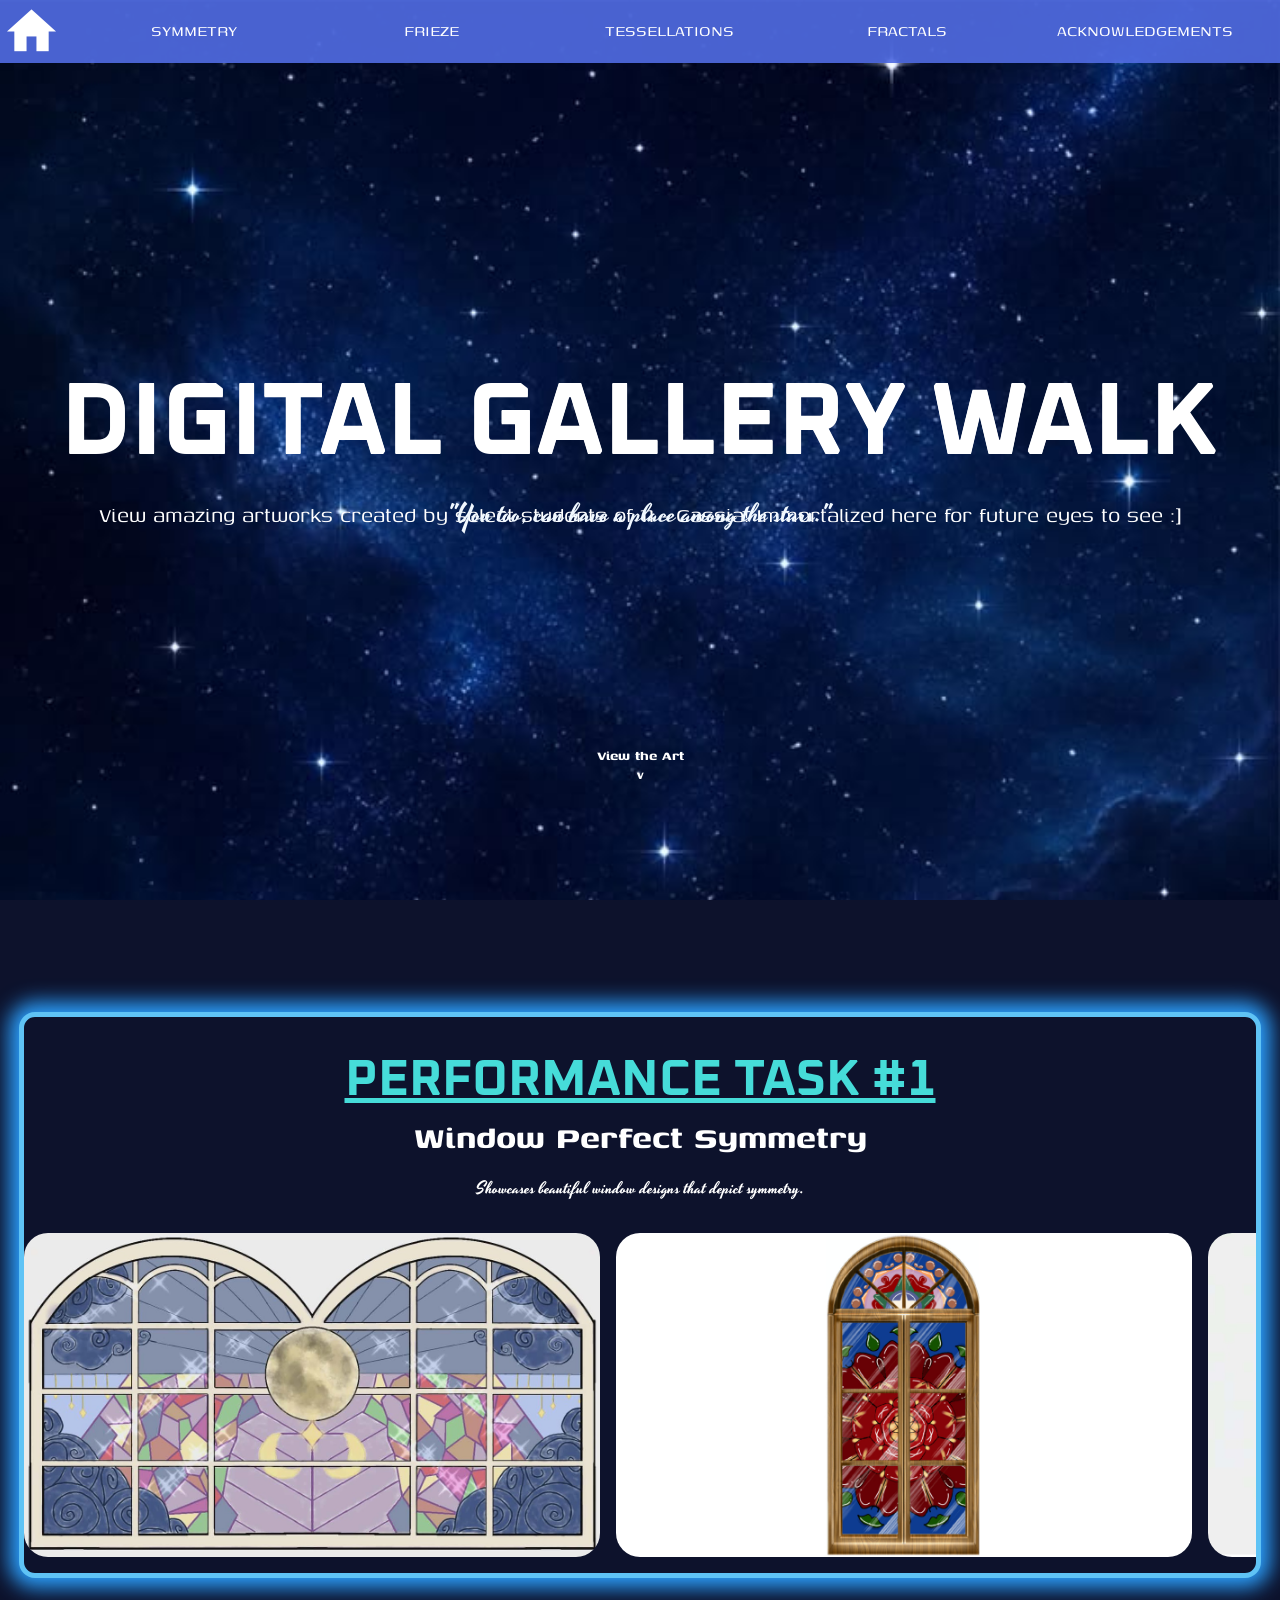
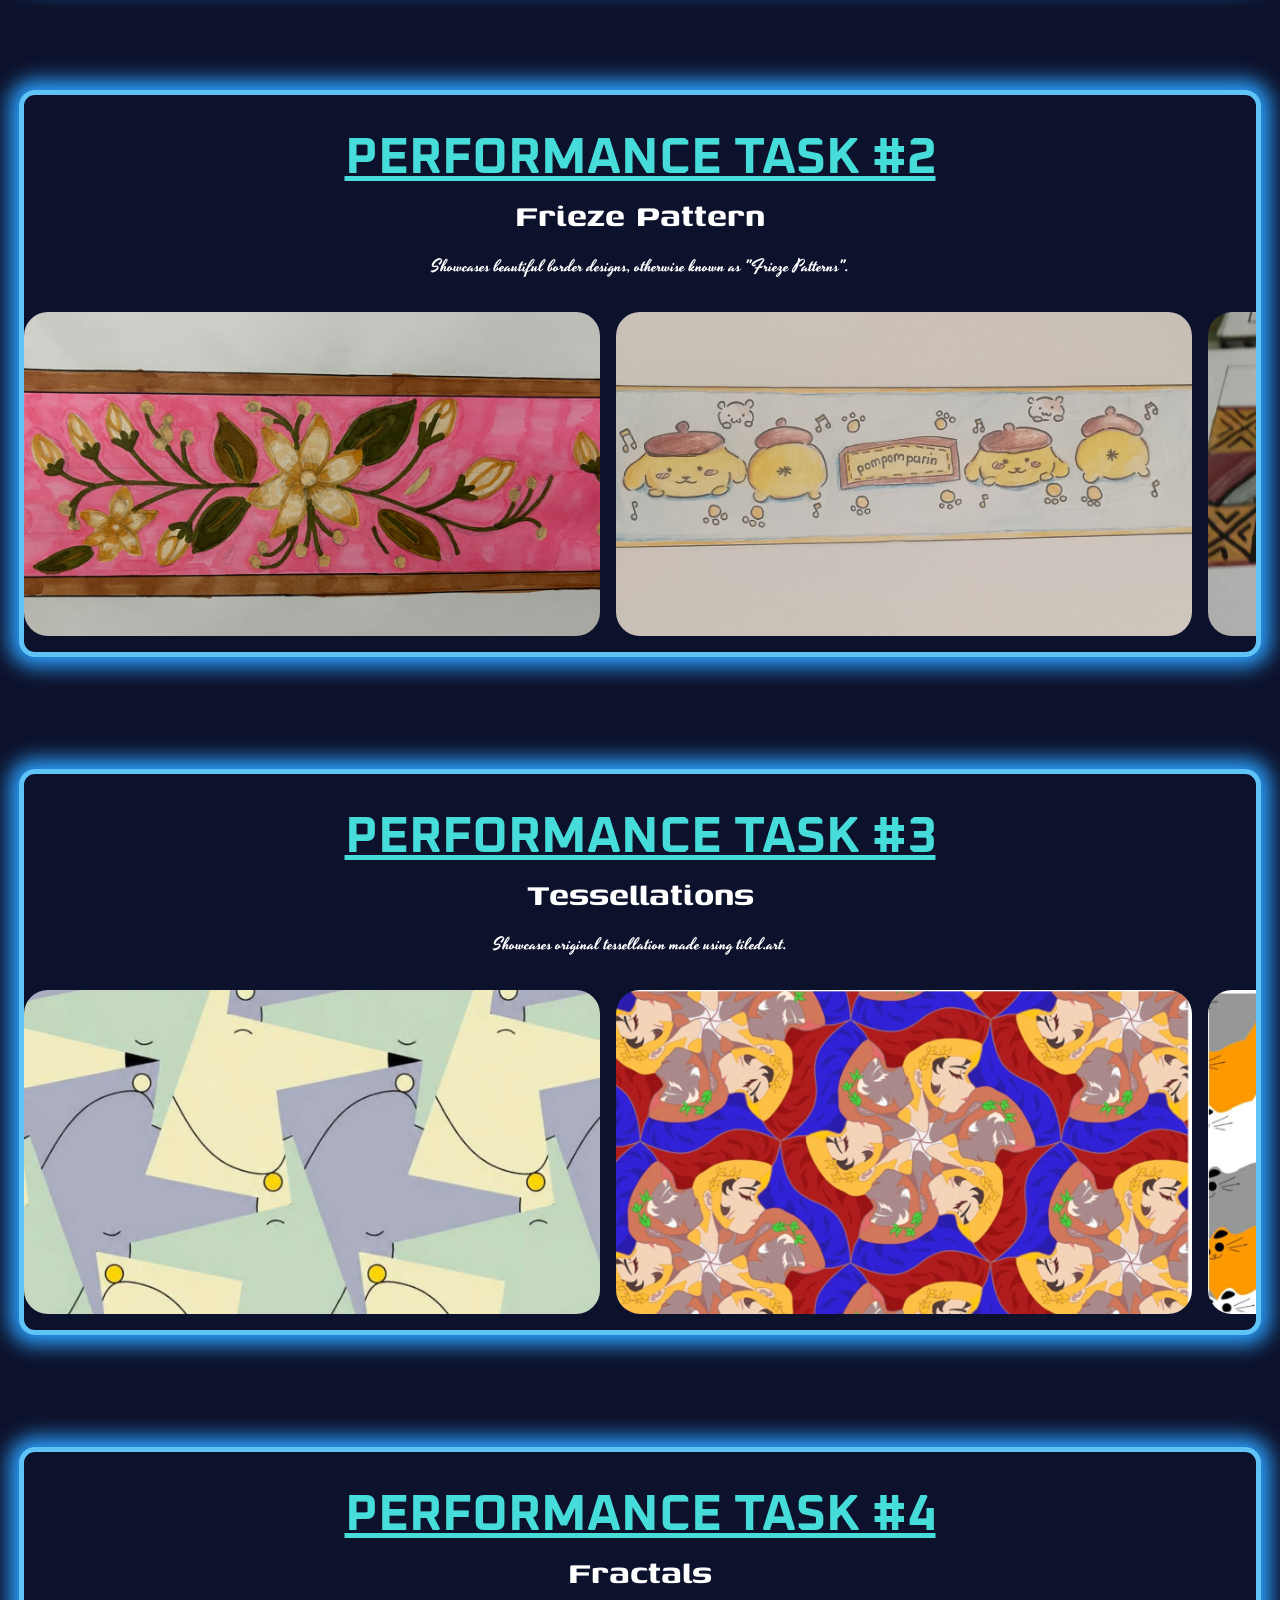
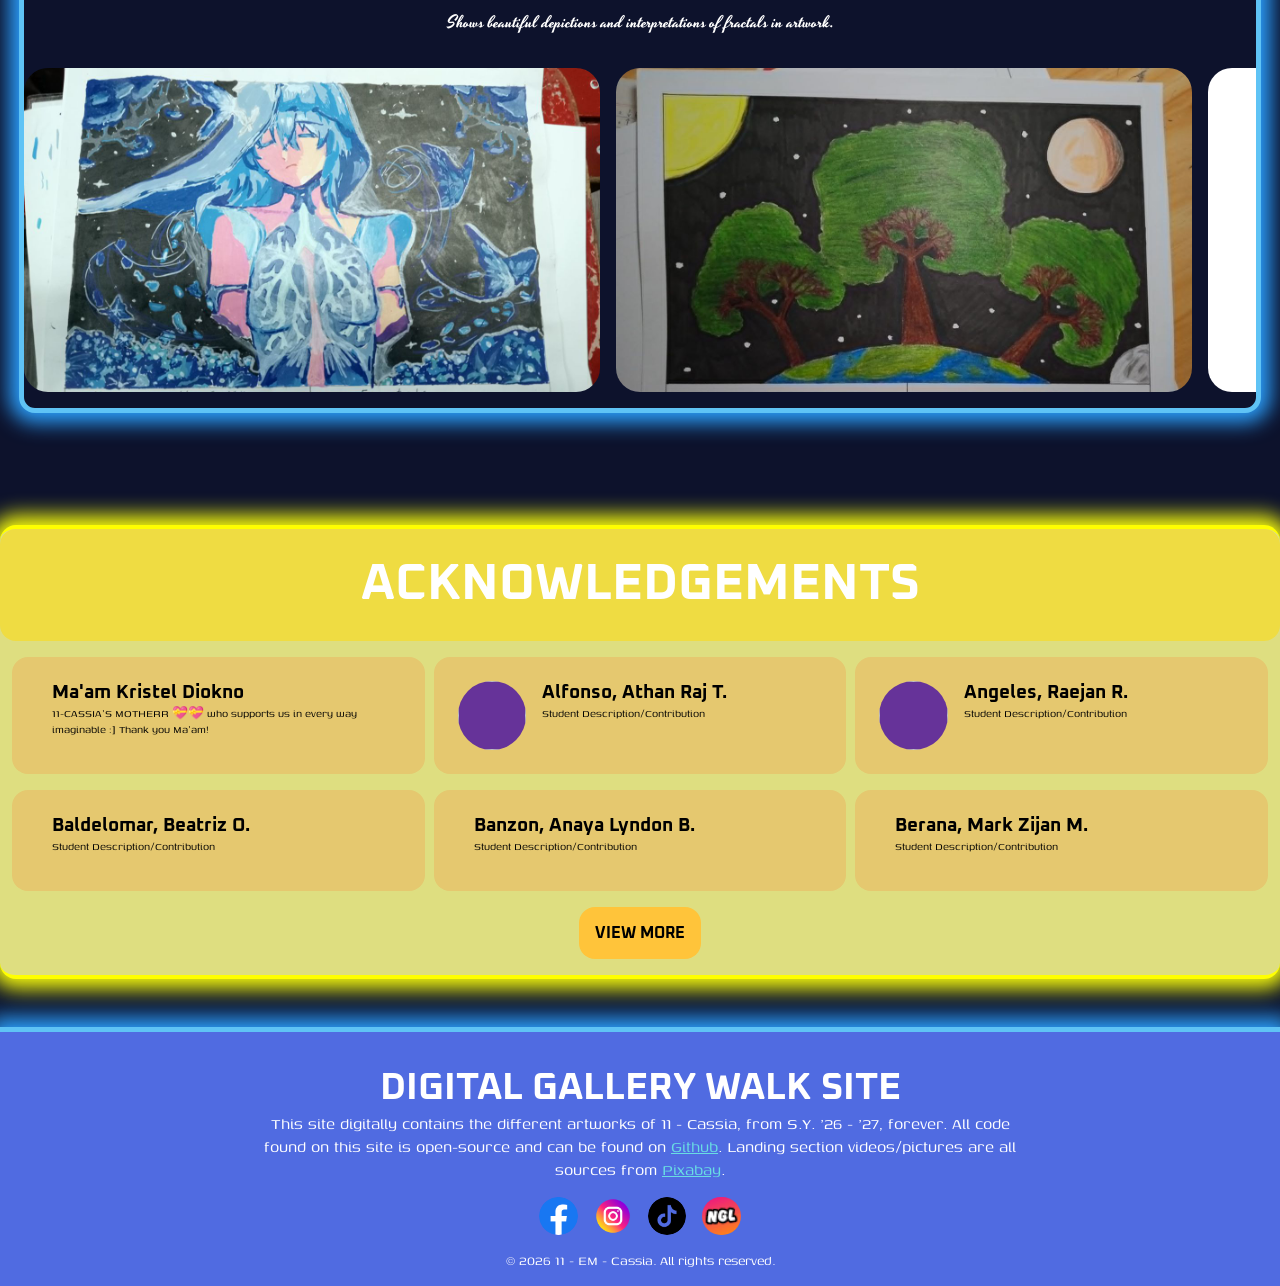
==== commit 1bd6a4ce: "update contents" ====
--- a/index.html
+++ b/index.html
@@ -316,273 +316,273 @@
                     <article class="acknowledgement-card" id="ADVISER">
                         <img/>
                         <div id="ACKNOWLEDGEMENTS-TEXT-BLOCK">
-                            <strong> [Name of Adviser] </strong>
-                            <p> Description/Gratitude</p>
-                        </div>
-                    </article>
-                    <article class="acknowledgement-card">
-                        <img/>
-                        <div id="ACKNOWLEDGEMENTS-TEXT-BLOCK">
-                            <strong> [Name of Student] </strong>
-                            <p> Student Description/Contribution</p>
-                        </div>
-                    </article>
-                    <article class="acknowledgement-card">
-                        <img/>
-                        <div id="ACKNOWLEDGEMENTS-TEXT-BLOCK">
-                            <strong> [Name of Student] </strong>
-                            <p> Student Description/Contribution</p>
-                        </div>
-                    </article>
-                    <article class="acknowledgement-card">
-                        <img/>
-                        <div id="ACKNOWLEDGEMENTS-TEXT-BLOCK">
-                            <strong> [Name of Student] </strong>
-                            <p> Student Description/Contribution</p>
-                        </div>
-                    </article>
-                    <article class="acknowledgement-card">
-                        <img/>
-                        <div id="ACKNOWLEDGEMENTS-TEXT-BLOCK">
-                            <strong> [Name of Student] </strong>
-                            <p> Student Description/Contribution</p>
-                        </div>
-                    </article>
-                    <article class="acknowledgement-card">
-                        <img/>
-                        <div id="ACKNOWLEDGEMENTS-TEXT-BLOCK">
-                            <strong> [Name of Student] </strong>
-                            <p> Student Description/Contribution</p>
-                        </div>
-                    </article>
-                    <article class="acknowledgement-card">
-                        <img/>
-                        <div id="ACKNOWLEDGEMENTS-TEXT-BLOCK">
-                            <strong> [Name of Student] </strong>
-                            <p> Student Description/Contribution</p>
-                        </div>
-                    </article>
-                    <article class="acknowledgement-card">
-                        <img/>
-                        <div id="ACKNOWLEDGEMENTS-TEXT-BLOCK">
-                            <strong> [Name of Student] </strong>
-                            <p> Student Description/Contribution</p>
-                        </div>
-                    </article>
-                    <article class="acknowledgement-card">
-                        <img/>
-                        <div id="ACKNOWLEDGEMENTS-TEXT-BLOCK">
-                            <strong> [Name of Student] </strong>
-                            <p> Student Description/Contribution</p>
-                        </div>
-                    </article>
-                    <article class="acknowledgement-card">
-                        <img/>
-                        <div id="ACKNOWLEDGEMENTS-TEXT-BLOCK">
-                            <strong> [Name of Student] </strong>
-                            <p> Student Description/Contribution</p>
-                        </div>
-                    </article>
-                    <article class="acknowledgement-card">
-                        <img/>
-                        <div id="ACKNOWLEDGEMENTS-TEXT-BLOCK">
-                            <strong> [Name of Student] </strong>
-                            <p> Student Description/Contribution</p>
-                        </div>
-                    </article>
-                    <article class="acknowledgement-card">
-                        <img/>
-                        <div id="ACKNOWLEDGEMENTS-TEXT-BLOCK">
-                            <strong> [Name of Student] </strong>
-                            <p> Student Description/Contribution</p>
-                        </div>
-                    </article>
-                    <article class="acknowledgement-card">
-                        <img/>
-                        <div id="ACKNOWLEDGEMENTS-TEXT-BLOCK">
-                            <strong> [Name of Student] </strong>
-                            <p> Student Description/Contribution</p>
-                        </div>
-                    </article>
-                    <article class="acknowledgement-card">
-                        <img/>
-                        <div id="ACKNOWLEDGEMENTS-TEXT-BLOCK">
-                            <strong> [Name of Student] </strong>
-                            <p> Student Description/Contribution</p>
-                        </div>
-                    </article>
-                    <article class="acknowledgement-card">
-                        <img/>
-                        <div id="ACKNOWLEDGEMENTS-TEXT-BLOCK">
-                            <strong> [Name of Student] </strong>
-                            <p> Student Description/Contribution</p>
-                        </div>
-                    </article>
-                    <article class="acknowledgement-card">
-                        <img/>
-                        <div id="ACKNOWLEDGEMENTS-TEXT-BLOCK">
-                            <strong> [Name of Student] </strong>
-                            <p> Student Description/Contribution</p>
-                        </div>
-                    </article>
-                    <article class="acknowledgement-card">
-                        <img/>
-                        <div id="ACKNOWLEDGEMENTS-TEXT-BLOCK">
-                            <strong> [Name of Student] </strong>
-                            <p> Student Description/Contribution</p>
-                        </div>
-                    </article>
-                    <article class="acknowledgement-card">
-                        <img/>
-                        <div id="ACKNOWLEDGEMENTS-TEXT-BLOCK">
-                            <strong> [Name of Student] </strong>
-                            <p> Student Description/Contribution</p>
-                        </div>
-                    </article>
-                    <article class="acknowledgement-card">
-                        <img/>
-                        <div id="ACKNOWLEDGEMENTS-TEXT-BLOCK">
-                            <strong> [Name of Student] </strong>
-                            <p> Student Description/Contribution</p>
-                        </div>
-                    </article>
-                    <article class="acknowledgement-card">
-                        <img/>
-                        <div id="ACKNOWLEDGEMENTS-TEXT-BLOCK">
-                            <strong> [Name of Student] </strong>
-                            <p> Student Description/Contribution</p>
-                        </div>
-                    </article>
-                    <article class="acknowledgement-card">
-                        <img/>
-                        <div id="ACKNOWLEDGEMENTS-TEXT-BLOCK">
-                            <strong> [Name of Student] </strong>
-                            <p> Student Description/Contribution</p>
-                        </div>
-                    </article>
-                    <article class="acknowledgement-card">
-                        <img/>
-                        <div id="ACKNOWLEDGEMENTS-TEXT-BLOCK">
-                            <strong> [Name of Student] </strong>
-                            <p> Student Description/Contribution</p>
-                        </div>
-                    </article>
-                    <article class="acknowledgement-card">
-                        <img/>
-                        <div id="ACKNOWLEDGEMENTS-TEXT-BLOCK">
-                            <strong> [Name of Student] </strong>
-                            <p> Student Description/Contribution</p>
-                        </div>
-                    </article>
-                    <article class="acknowledgement-card">
-                        <img/>
-                        <div id="ACKNOWLEDGEMENTS-TEXT-BLOCK">
-                            <strong> [Name of Student] </strong>
-                            <p> Student Description/Contribution</p>
-                        </div>
-                    </article>
-                    <article class="acknowledgement-card">
-                        <img/>
-                        <div id="ACKNOWLEDGEMENTS-TEXT-BLOCK">
-                            <strong> [Name of Student] </strong>
-                            <p> Student Description/Contribution</p>
-                        </div>
-                    </article>
-                    <article class="acknowledgement-card">
-                        <img/>
-                        <div id="ACKNOWLEDGEMENTS-TEXT-BLOCK">
-                            <strong> [Name of Student] </strong>
-                            <p> Student Description/Contribution</p>
-                        </div>
-                    </article>
-                    <article class="acknowledgement-card">
-                        <img/>
-                        <div id="ACKNOWLEDGEMENTS-TEXT-BLOCK">
-                            <strong> [Name of Student] </strong>
-                            <p> Student Description/Contribution</p>
-                        </div>
-                    </article>
-                    <article class="acknowledgement-card">
-                        <img/>
-                        <div id="ACKNOWLEDGEMENTS-TEXT-BLOCK">
-                            <strong> [Name of Student] </strong>
-                            <p> Student Description/Contribution</p>
-                        </div>
-                    </article>
-                    <article class="acknowledgement-card">
-                        <img/>
-                        <div id="ACKNOWLEDGEMENTS-TEXT-BLOCK">
-                            <strong> [Name of Student] </strong>
-                            <p> Student Description/Contribution</p>
-                        </div>
-                    </article>
-                    <article class="acknowledgement-card">
-                        <img/>
-                        <div id="ACKNOWLEDGEMENTS-TEXT-BLOCK">
-                            <strong> [Name of Student] </strong>
-                            <p> Student Description/Contribution</p>
-                        </div>
-                    </article>
-                    <article class="acknowledgement-card">
-                        <img/>
-                        <div id="ACKNOWLEDGEMENTS-TEXT-BLOCK">
-                            <strong> [Name of Student] </strong>
-                            <p> Student Description/Contribution</p>
-                        </div>
-                    </article>
-                    <article class="acknowledgement-card">
-                        <img/>
-                        <div id="ACKNOWLEDGEMENTS-TEXT-BLOCK">
-                            <strong> [Name of Student] </strong>
-                            <p> Student Description/Contribution</p>
-                        </div>
-                    </article>
-                    <article class="acknowledgement-card">
-                        <img/>
-                        <div id="ACKNOWLEDGEMENTS-TEXT-BLOCK">
-                            <strong> [Name of Student] </strong>
-                            <p> Student Description/Contribution</p>
-                        </div>
-                    </article>
-                    <article class="acknowledgement-card">
-                        <img/>
-                        <div id="ACKNOWLEDGEMENTS-TEXT-BLOCK">
-                            <strong> [Name of Student] </strong>
-                            <p> Student Description/Contribution</p>
-                        </div>
-                    </article>
-                    <article class="acknowledgement-card">
-                        <img/>
-                        <div id="ACKNOWLEDGEMENTS-TEXT-BLOCK">
-                            <strong> [Name of Student] </strong>
-                            <p> Student Description/Contribution</p>
-                        </div>
-                    </article>
-                    <article class="acknowledgement-card">
-                        <img/>
-                        <div id="ACKNOWLEDGEMENTS-TEXT-BLOCK">
-                            <strong> [Name of Student] </strong>
-                            <p> Student Description/Contribution</p>
-                        </div>
-                    </article>
-                    <article class="acknowledgement-card">
-                        <img/>
-                        <div id="ACKNOWLEDGEMENTS-TEXT-BLOCK">
-                            <strong> [Name of Student] </strong>
-                            <p> Student Description/Contribution</p>
-                        </div>
-                    </article>
-                    <article class="acknowledgement-card">
-                        <img/>
-                        <div id="ACKNOWLEDGEMENTS-TEXT-BLOCK">
-                            <strong> [Name of Student] </strong>
-                            <p> Student Description/Contribution</p>
-                        </div>
-                    </article>
-                    <article class="acknowledgement-card">
-                        <img/>
-                        <div id="ACKNOWLEDGEMENTS-TEXT-BLOCK">
-                            <strong> [Name of Student] </strong>
+                            <strong> Ma'am Kristel Diokno </strong>
+                            <p> 11-CASSIA'S MOTHERR 💝💝 who supports us in every way imaginable :] Thank you Ma'am!</p>
+                        </div>
+                    </article>
+                    <article class="acknowledgement-card">
+                        <img/>
+                        <div id="ACKNOWLEDGEMENTS-TEXT-BLOCK">
+                            <strong> Alfonso, Athan Raj T. </strong>
+                            <p> Student Description/Contribution</p>
+                        </div>
+                    </article>
+                    <article class="acknowledgement-card">
+                        <img/>
+                        <div id="ACKNOWLEDGEMENTS-TEXT-BLOCK">
+                            <strong> Angeles, Raejan R. </strong>
+                            <p> Student Description/Contribution</p>
+                        </div>
+                    </article>
+                    <article class="acknowledgement-card">
+                        <img/>
+                        <div id="ACKNOWLEDGEMENTS-TEXT-BLOCK">
+                            <strong> Baldelomar, Beatriz O. </strong>
+                            <p> Student Description/Contribution</p>
+                        </div>
+                    </article>
+                    <article class="acknowledgement-card">
+                        <img/>
+                        <div id="ACKNOWLEDGEMENTS-TEXT-BLOCK">
+                            <strong> Banzon, Anaya Lyndon B. </strong>
+                            <p> Student Description/Contribution</p>
+                        </div>
+                    </article>
+                    <article class="acknowledgement-card">
+                        <img/>
+                        <div id="ACKNOWLEDGEMENTS-TEXT-BLOCK">
+                            <strong> Berana, Mark Zijan M. </strong>
+                            <p> Student Description/Contribution</p>
+                        </div>
+                    </article>
+                    <article class="acknowledgement-card">
+                        <img/>
+                        <div id="ACKNOWLEDGEMENTS-TEXT-BLOCK">
+                            <strong> Bulseco, Miguel Nathan C. </strong>
+                            <p> Student Description/Contribution</p>
+                        </div>
+                    </article>
+                    <article class="acknowledgement-card">
+                        <img/>
+                        <div id="ACKNOWLEDGEMENTS-TEXT-BLOCK">
+                            <strong> Capili, Nathalice Kwyth B. </strong>
+                            <p> Student Description/Contribution</p>
+                        </div>
+                    </article>
+                    <article class="acknowledgement-card">
+                        <img/>
+                        <div id="ACKNOWLEDGEMENTS-TEXT-BLOCK">
+                            <strong> Caranto, Ian Gabriel </strong>
+                            <p> Student Description/Contribution</p>
+                        </div>
+                    </article>
+                    <article class="acknowledgement-card">
+                        <img/>
+                        <div id="ACKNOWLEDGEMENTS-TEXT-BLOCK">
+                            <strong> Carrasco, Keizer Jake L. </strong>
+                            <p> Student Description/Contribution</p>
+                        </div>
+                    </article>
+                    <article class="acknowledgement-card">
+                        <img/>
+                        <div id="ACKNOWLEDGEMENTS-TEXT-BLOCK">
+                            <strong> Decandido, Nicole Ann S. </strong>
+                            <p> Student Description/Contribution</p>
+                        </div>
+                    </article>
+                    <article class="acknowledgement-card">
+                        <img/>
+                        <div id="ACKNOWLEDGEMENTS-TEXT-BLOCK">
+                            <strong> Deloria, Jhaycel L. </strong>
+                            <p> Student Description/Contribution</p>
+                        </div>
+                    </article>
+                    <article class="acknowledgement-card">
+                        <img/>
+                        <div id="ACKNOWLEDGEMENTS-TEXT-BLOCK">
+                            <strong> Desierto, Marcus </strong>
+                            <p> Student Description/Contribution</p>
+                        </div>
+                    </article>
+                    <article class="acknowledgement-card">
+                        <img/>
+                        <div id="ACKNOWLEDGEMENTS-TEXT-BLOCK">
+                            <strong> Destreza, Rain Xiallen </strong>
+                            <p> Student Description/Contribution</p>
+                        </div>
+                    </article>
+                    <article class="acknowledgement-card">
+                        <img/>
+                        <div id="ACKNOWLEDGEMENTS-TEXT-BLOCK">
+                            <strong> Duque, Khloe Gabrielle </strong>
+                            <p> Student Description/Contribution</p>
+                        </div>
+                    </article>
+                    <article class="acknowledgement-card">
+                        <img/>
+                        <div id="ACKNOWLEDGEMENTS-TEXT-BLOCK">
+                            <strong> Endozo, Hanes Liam S. </strong>
+                            <p> Student Description/Contribution</p>
+                        </div>
+                    </article>
+                    <article class="acknowledgement-card">
+                        <img/>
+                        <div id="ACKNOWLEDGEMENTS-TEXT-BLOCK">
+                            <strong> Enriquez, Andrea Eunice B. </strong>
+                            <p> Student Description/Contribution</p>
+                        </div>
+                    </article>
+                    <article class="acknowledgement-card">
+                        <img/>
+                        <div id="ACKNOWLEDGEMENTS-TEXT-BLOCK">
+                            <strong> Galimba, Marcus Abram M. </strong>
+                            <p> Student Description/Contribution</p>
+                        </div>
+                    </article>
+                    <article class="acknowledgement-card">
+                        <img/>
+                        <div id="ACKNOWLEDGEMENTS-TEXT-BLOCK">
+                            <strong> Hipe, Halle Maxwelle C. </strong>
+                            <p> Student Description/Contribution</p>
+                        </div>
+                    </article>
+                    <article class="acknowledgement-card">
+                        <img/>
+                        <div id="ACKNOWLEDGEMENTS-TEXT-BLOCK">
+                            <strong> Lam-An, Princess Ghiennieca C. </strong>
+                            <p> Student Description/Contribution</p>
+                        </div>
+                    </article>
+                    <article class="acknowledgement-card">
+                        <img/>
+                        <div id="ACKNOWLEDGEMENTS-TEXT-BLOCK">
+                            <strong> Maque, Miguel Andre J. </strong>
+                            <p> Student Description/Contribution</p>
+                        </div>
+                    </article>
+                    <article class="acknowledgement-card">
+                        <img/>
+                        <div id="ACKNOWLEDGEMENTS-TEXT-BLOCK">
+                            <strong> Mejia, Prince Elizor O. </strong>
+                            <p> Student Description/Contribution</p>
+                        </div>
+                    </article>
+                    <article class="acknowledgement-card">
+                        <img/>
+                        <div id="ACKNOWLEDGEMENTS-TEXT-BLOCK">
+                            <strong> Mineses, Yohan Antonio F. </strong>
+                            <p> Student Description/Contribution</p>
+                        </div>
+                    </article>
+                    <article class="acknowledgement-card">
+                        <img/>
+                        <div id="ACKNOWLEDGEMENTS-TEXT-BLOCK">
+                            <strong> Monzon, Arjelie Kaye </strong>
+                            <p> Student Description/Contribution</p>
+                        </div>
+                    </article>
+                    <article class="acknowledgement-card">
+                        <img/>
+                        <div id="ACKNOWLEDGEMENTS-TEXT-BLOCK">
+                            <strong> Nuñez, Rafael Juviel P. </strong>
+                            <p> Student Description/Contribution</p>
+                        </div>
+                    </article>
+                    <article class="acknowledgement-card">
+                        <img/>
+                        <div id="ACKNOWLEDGEMENTS-TEXT-BLOCK">
+                            <strong> Oria, Stephen G. </strong>
+                            <p> Student Description/Contribution</p>
+                        </div>
+                    </article>
+                    <article class="acknowledgement-card">
+                        <img/>
+                        <div id="ACKNOWLEDGEMENTS-TEXT-BLOCK">
+                            <strong> Peligrino, Brix </strong>
+                            <p> Student Description/Contribution</p>
+                        </div>
+                    </article>
+                    <article class="acknowledgement-card">
+                        <img/>
+                        <div id="ACKNOWLEDGEMENTS-TEXT-BLOCK">
+                            <strong> Perez, Jhazmine Audrey B.  </strong>
+                            <p> Student Description/Contribution</p>
+                        </div>
+                    </article>
+                    <article class="acknowledgement-card">
+                        <img/>
+                        <div id="ACKNOWLEDGEMENTS-TEXT-BLOCK">
+                            <strong> Regalario, Lhance Khazer Vince G. </strong>
+                            <p> Student Description/Contribution</p>
+                        </div>
+                    </article>
+                    <article class="acknowledgement-card">
+                        <img/>
+                        <div id="ACKNOWLEDGEMENTS-TEXT-BLOCK">
+                            <strong> Regalario, Sam Gerald G. </strong>
+                            <p> Student Description/Contribution</p>
+                        </div>
+                    </article>
+                    <article class="acknowledgement-card">
+                        <img/>
+                        <div id="ACKNOWLEDGEMENTS-TEXT-BLOCK">
+                            <strong> Rocacurva, Jesiza Dave T. </strong>
+                            <p> Student Description/Contribution</p>
+                        </div>
+                    </article>
+                    <article class="acknowledgement-card">
+                        <img/>
+                        <div id="ACKNOWLEDGEMENTS-TEXT-BLOCK">
+                            <strong> Rodriguez, Jonas Rouge O. </strong>
+                            <p> Student Description/Contribution</p>
+                        </div>
+                    </article>
+                    <article class="acknowledgement-card">
+                        <img/>
+                        <div id="ACKNOWLEDGEMENTS-TEXT-BLOCK">
+                            <strong> Romo, Axzell Ross P. </strong>
+                            <p> Student Description/Contribution</p>
+                        </div>
+                    </article>
+                    <article class="acknowledgement-card">
+                        <img/>
+                        <div id="ACKNOWLEDGEMENTS-TEXT-BLOCK">
+                            <strong> Salamida, Kim Andrei T. </strong>
+                            <p> Student Description/Contribution</p>
+                        </div>
+                    </article>
+                    <article class="acknowledgement-card">
+                        <img/>
+                        <div id="ACKNOWLEDGEMENTS-TEXT-BLOCK">
+                            <strong> Santos, Xerxes I. </strong>
+                            <p> Student Description/Contribution</p>
+                        </div>
+                    </article>
+                    <article class="acknowledgement-card">
+                        <img/>
+                        <div id="ACKNOWLEDGEMENTS-TEXT-BLOCK">
+                            <strong> Segovia, Lei Alex T. </strong>
+                            <p> Student Description/Contribution</p>
+                        </div>
+                    </article>
+                    <article class="acknowledgement-card">
+                        <img/>
+                        <div id="ACKNOWLEDGEMENTS-TEXT-BLOCK">
+                            <strong> Simbre, Aldrin </strong>
+                            <p> Student Description/Contribution</p>
+                        </div>
+                    </article>
+                    <article class="acknowledgement-card">
+                        <img/>
+                        <div id="ACKNOWLEDGEMENTS-TEXT-BLOCK">
+                            <strong> Sosa, Madison Jhay S. </strong>
+                            <p> Student Description/Contribution</p>
+                        </div>
+                    </article>
+                    <article class="acknowledgement-card">
+                        <img/>
+                        <div id="ACKNOWLEDGEMENTS-TEXT-BLOCK">
+                            <strong> Tugunen, Maverick M. </strong>
                             <p> Student Description/Contribution</p>
                         </div>
                     </article>
@@ -602,10 +602,10 @@
                 Landing section videos/pictures are all sources from <a href="https://pixabay.com/">Pixabay</a>.
             </section>
             <section id="FOOTER-CONTACT">
-                <a href="https://www.facebook.com/"><img src="./assets/facebook.png"/></a>
-                <a href="https://www.instagram.com/"><img src="./assets/instagram.png"/></a>
-                <a href="https://www.tiktok.com/"><img src="./assets/tiktok.png"/></a>
-                <a href="https://ngl.link/"><img src="./assets/ngl.png"/></a>
+                <a href="https://www.facebook.com/profile.php?id=61591232783564" target="_blank"><img src="./assets/facebook.png"/></a>
+                <a href="https://www.instagram.com/_cassianova_?igsh=yxdvmhm4zddvbhbm&utm_source=qr" target="_blank"><img src="./assets/instagram.png"/></a>
+                <a href="https://www.tiktok.com/@11emcassia?_r=1&_t=zs-98006qlytuc" target="_blank"><img src="./assets/tiktok.png"/></a>
+                <a href="https://ngl.link/_cassianova_1" target="_blank"><img src="./assets/ngl.png"/></a>
             </section>
             <p>© 2026 11 - EM - Cassia. All rights reserved.</p>
         </footer>
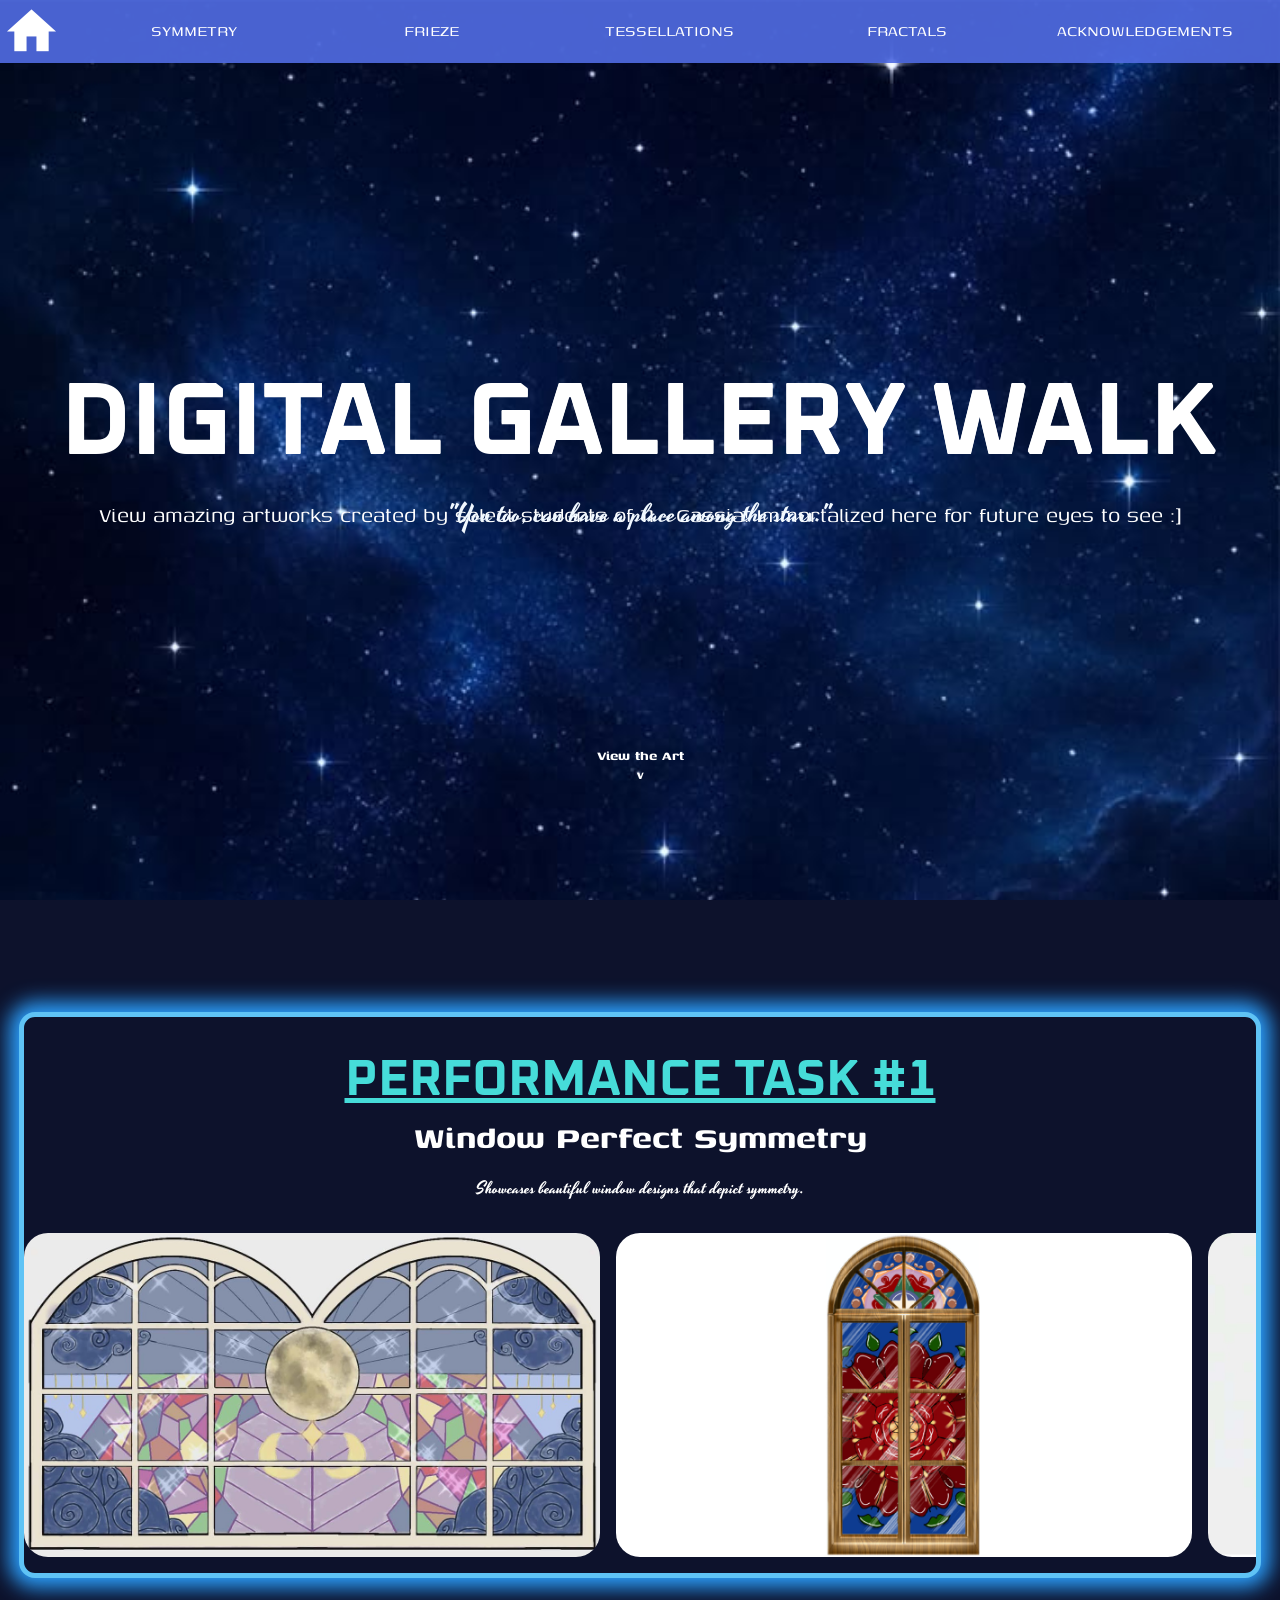
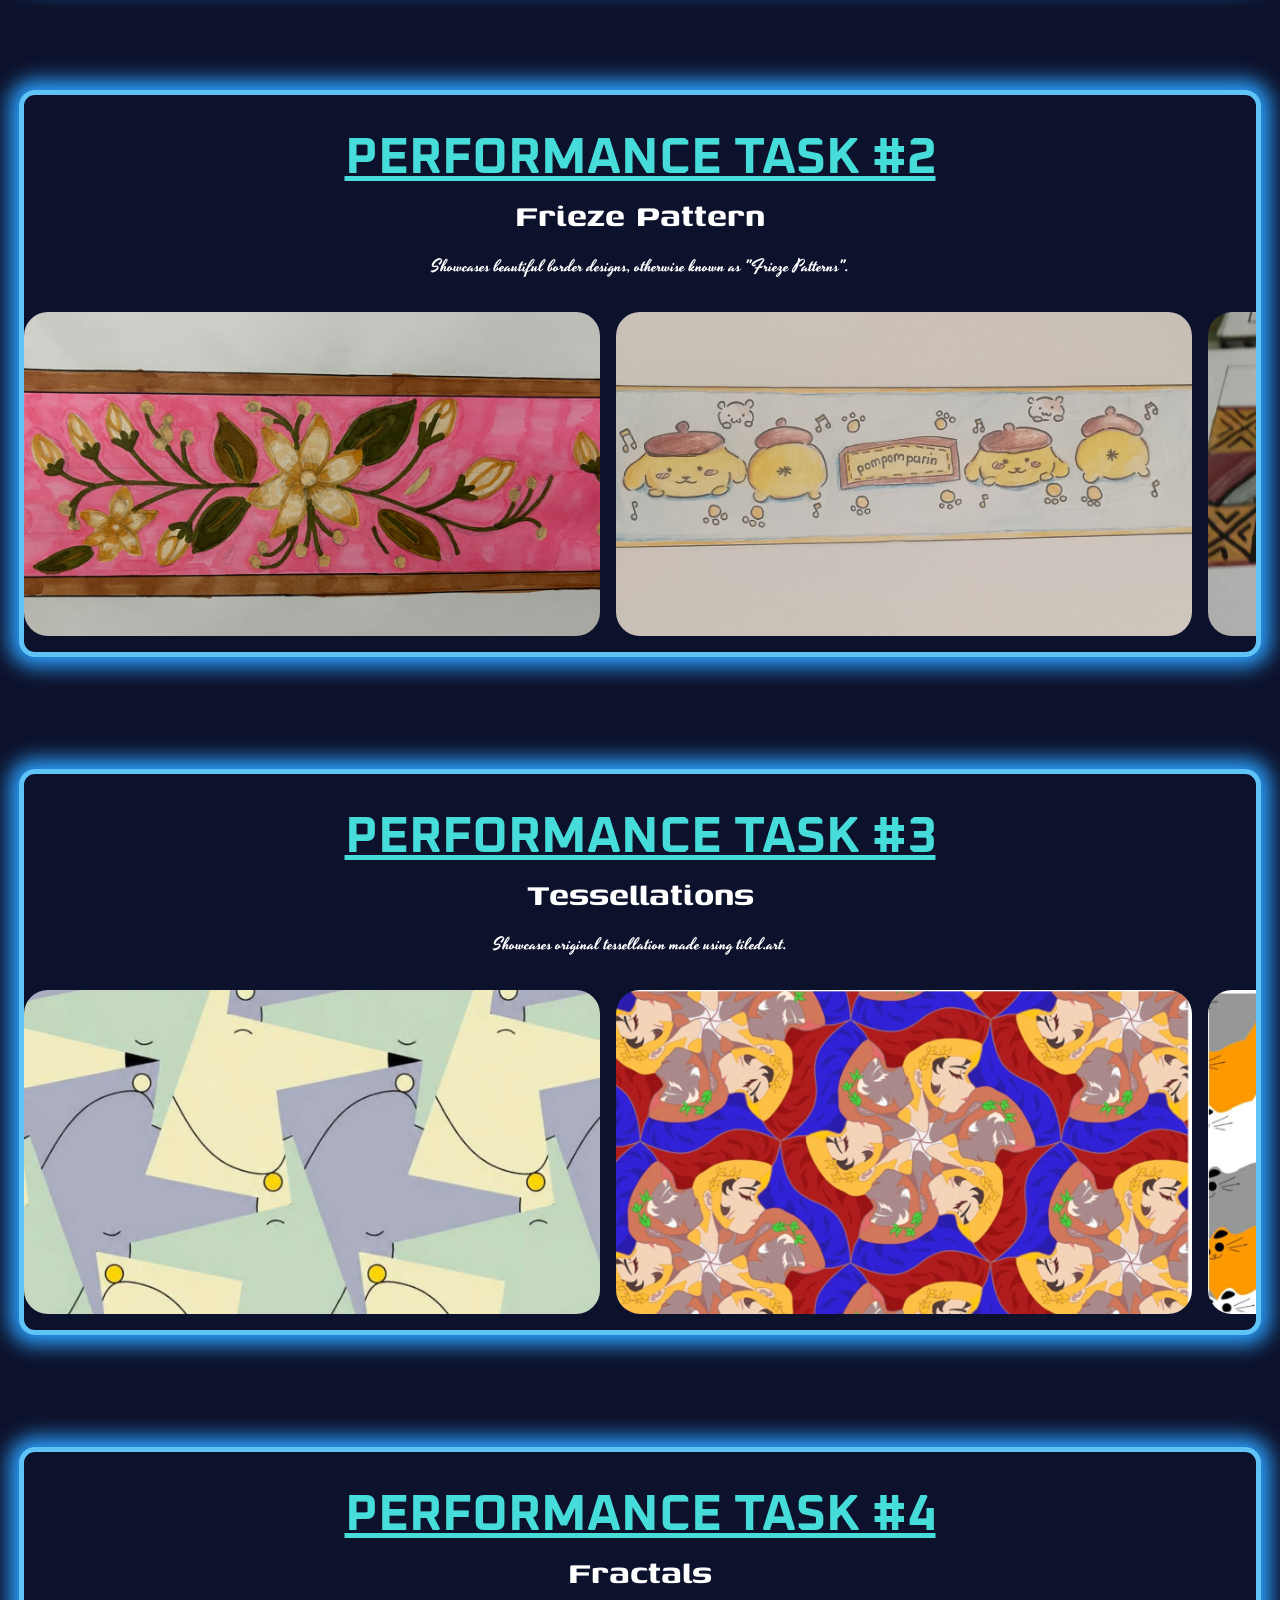
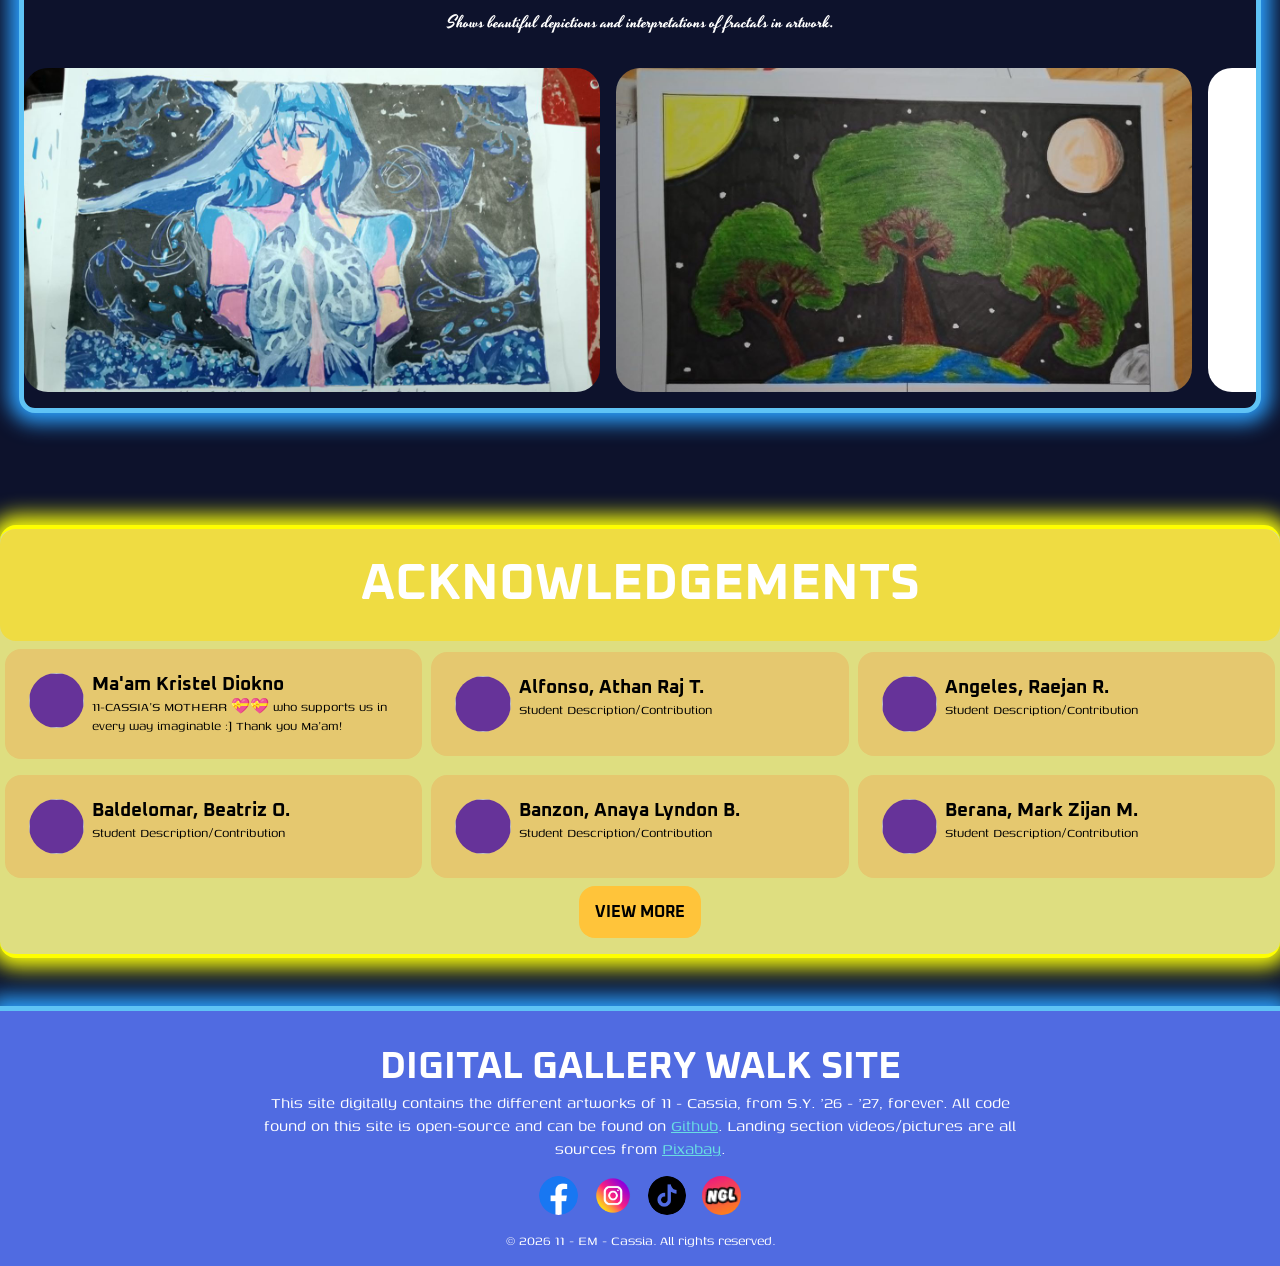
==== commit c9c8d245: "fix: update responsiveness in acknowledgement cards" ====
--- a/index.html
+++ b/index.html
@@ -40,7 +40,7 @@
         /> 
         <meta property="og:url" content="https://jhazmineaudrey.github.io/Digital-Gallery-Walk-Site/"/> 
 
-        <meta property="og:image" content="https://jhazmineaudrey.github.io/Digital-Gallery-Walk-Site/"/>
+        <meta property="og:image" content="https://cdn.phototourl.com/free/2026-08-07-2e2a20af-8988-45cc-ac25-20461fdb4c2e.png"/>
         <meta property="og:image:width" content="1200" />
         <meta property="og:image:height" content="630" />
 
@@ -324,7 +324,7 @@
                         <img/>
                         <div id="ACKNOWLEDGEMENTS-TEXT-BLOCK">
                             <strong> Alfonso, Athan Raj T. </strong>
-                            <p> Student Description/Contribution</p>
+                            <p> Student Description/Contribution </p>
                         </div>
                     </article>
                     <article class="acknowledgement-card">
--- a/css/styles.css
+++ b/css/styles.css
@@ -704,7 +704,7 @@
     #ACKNOWLEDGEMENTS-CONT {
         display: grid;
         width: 100%;
-        padding: 1rem;
+        padding: 0.5rem;
         grid-template-columns: repeat(auto-fit, minmax(400px, 1fr));
         justify-content: center;
         gap: 1rem;
@@ -714,20 +714,24 @@
     }
 
     .acknowledgement-card {
-        display: flex;
+        display: grid;
+        grid-template-columns: 15% 85%;
         width: 90%;
-        gap: 1rem;
         background-color: rgb(229, 200, 111);
         padding: 1.5rem;
         justify-self: center;
         border-radius: 1rem;
+        height: fit-content;
+        gap: 0.5rem;
+        align-self: center;
     }
 
     .acknowledgement-card img {
-        height: auto;
+        width: 100%;
         aspect-ratio: 1/1;
         border-radius: 20rem;
         background-color: rebeccapurple;
+        object-fit: cover
     }
 
     .acknowledgement-card strong {
@@ -737,8 +741,8 @@
 
     .acknowledgement-card p {
         font-family: "Genos", sans-serif;
-        font-size: 1vw;
-        margin-top: 0
+        font-size: 1.2vw;
+        margin: 0;
     }
 
     @media screen and (max-width: 425px) {
@@ -762,9 +766,10 @@
         }
 
         .acknowledgement-card {
-            display: flex;
+            display: grid;
+            grid-template-columns: 15% 85%;
             width: 90%;
-            gap: 1rem;
+            gap: 0.5rem;
             background-color: rgb(229, 200, 111);
             padding: 1rem;
             justify-self: center;
@@ -828,7 +833,7 @@
 
     
     #loadbtn:checked ~ #ACKNOWLEDGEMENTS-CONT > article:nth-child(n + 7) {
-        display: flex
+        display: grid
     }
 
 
